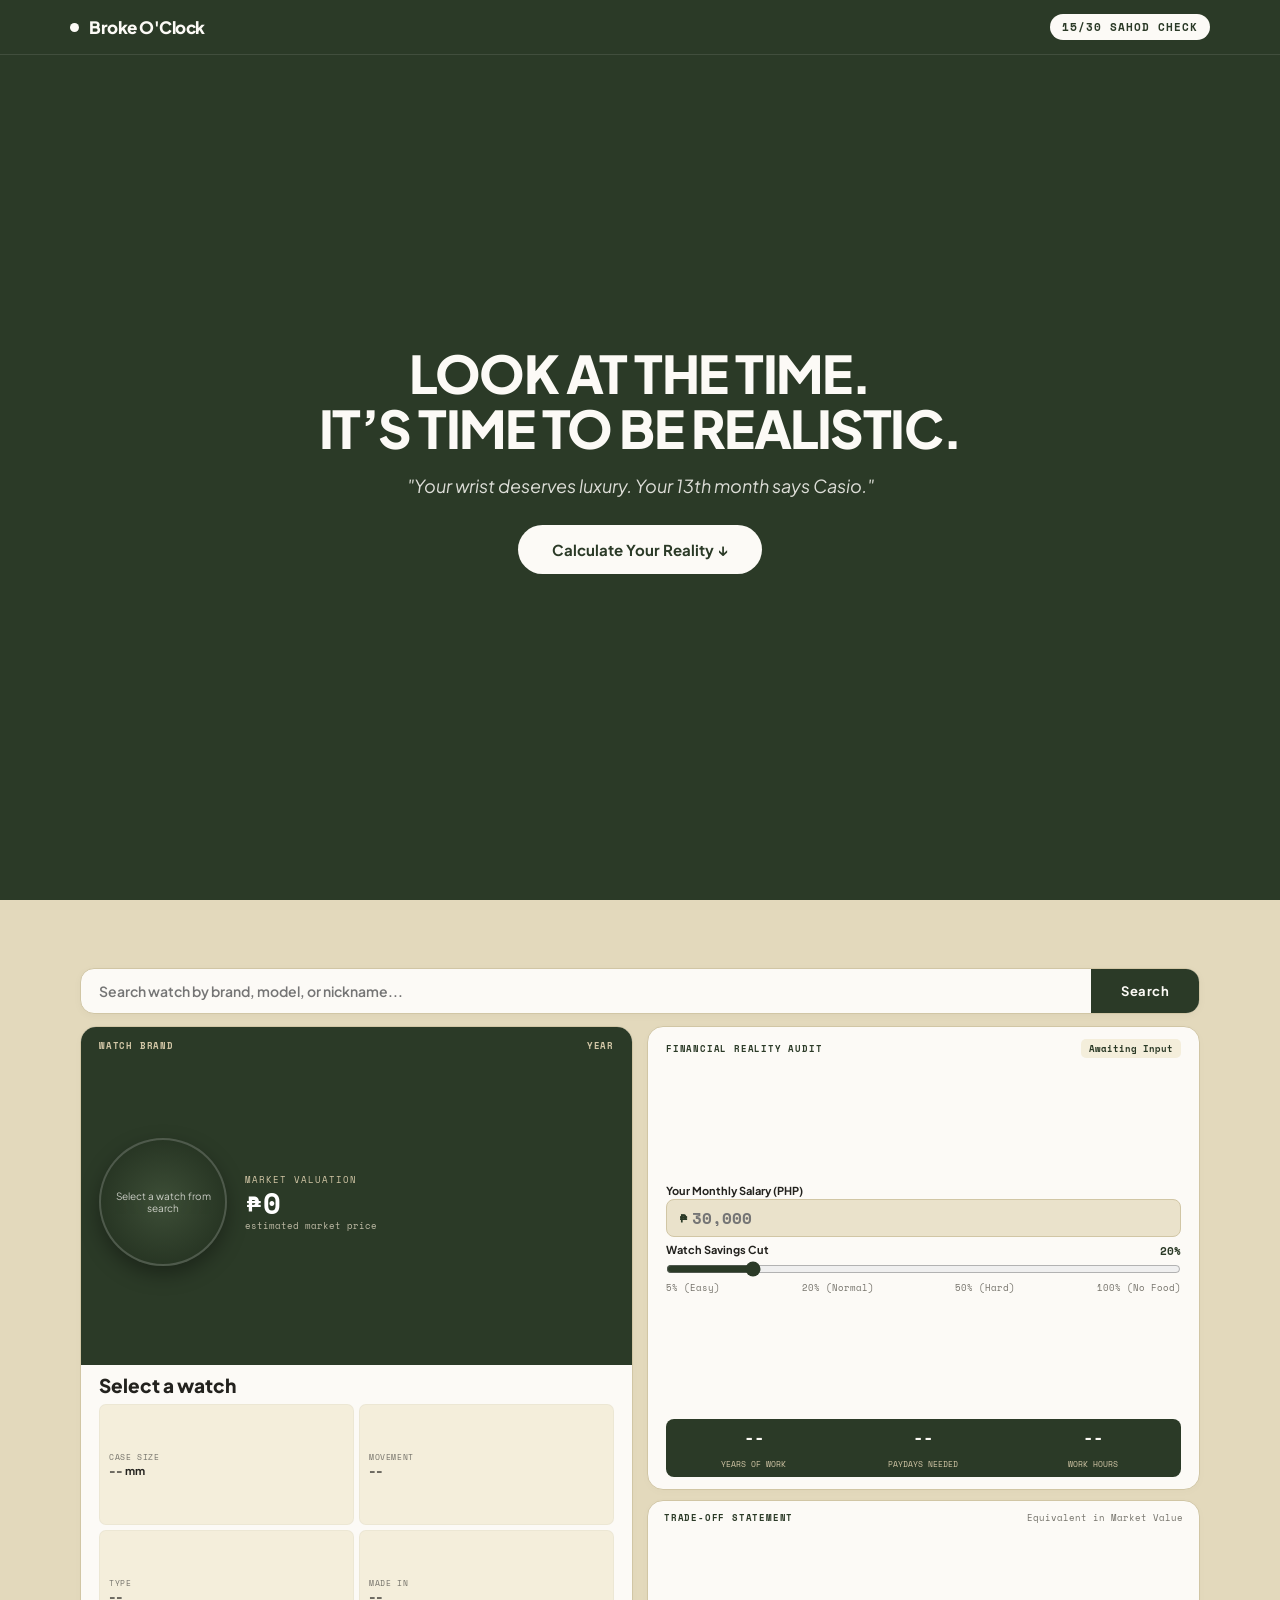
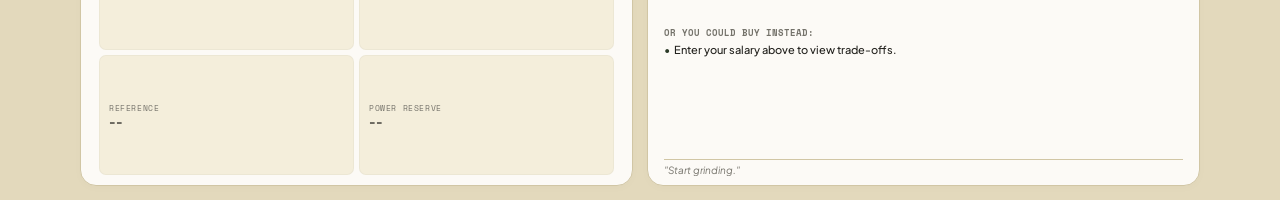
==== index.html @ b90a828d "hero section update" ====
<!DOCTYPE html>
<html lang="en">
<head>
  <meta charset="UTF-8" />
  <meta name="viewport" content="width=device-width, initial-scale=1.0" />
  <title>Broke O'Clock — Salary to Watch Reality Check</title>
  <link rel="stylesheet" href="style.css" />
  <link rel="preconnect" href="https://fonts.googleapis.com">
  <link rel="preconnect" href="https://fonts.gstatic.com" crossorigin>
  <link href="https://fonts.googleapis.com/css2?family=Plus+Jakarta+Sans:wght@500;600;700;800&family=Space+Mono:wght@400;700&display=swap" rel="stylesheet">
</head>
<body>

  <!-- Top bar -->
  <nav class="site-nav">
    <div class="nav-inner">
      <div class="brand">
        <span class="brand-dot"></span>
        <span class="brand-name">Broke O'Clock</span>
      </div>
      <span class="nav-sahod-tag">15/30 SAHOD CHECK</span>
    </div>
  </nav>

  <!-- Hero section -->
  <section class="hero-screen">
    <div class="hero-content">
      <h1 class="hero-headline">
        LOOK AT THE TIME.<br>
        IT’S TIME TO BE REALISTIC.
      </h1>
      <p class="hero-quote">
        "Your wrist deserves luxury. Your 13th month says Casio."
      </p>
      <a href="#dashboard" class="hero-cta">Calculate Your Reality ↓</a>
    </div>
    <div class="hero-spacer"></div>
  </section>

  <!-- Dashboard area -->
  <section id="dashboard" class="dashboard-section">
    <div class="dashboard-shell">
      
      <!-- Search bar -->
      <div class="search-row">
        <div class="search-wrap">
          <input 
            type="text" 
            id="watch-search" 
            placeholder="Search watch by brand, model, or nickname..." 
            autocomplete="off"
          />
          <button id="search-btn" class="search-action-btn">Search</button>
          <div id="search-dropdown" class="search-dropdown hidden"></div>
        </div>
      </div>

      <!-- Dashboard grid -->
      <div class="dashboard-grid">
        
        <!-- Left Column: Watch card -->
        <div class="card watch-card">
          <!-- Spotlight top -->
          <div class="watch-spotlight-top">
            <div class="spotlight-meta">
              <span id="watch-brand" class="spotlight-tag">WATCH BRAND</span>
              <span id="spec-year" class="spotlight-tag">YEAR</span>
            </div>

            <div class="spotlight-body">
              <div class="image-frame">
                <img id="watch-img" src="" alt="Selected Watch" class="hidden" />
                <div id="image-placeholder" class="img-empty">
                  <span>Select a watch from search</span>
                </div>
              </div>

              <div class="price-container">
                <span class="price-label">MARKET VALUATION</span>
                <span id="watch-price" class="price-number">₱0</span>
                <span class="price-sub">estimated market price</span>
              </div>
            </div>
          </div>

          <!-- Specs bottom (White/Ivory Section) -->
          <div class="watch-specs-bottom">
            <div class="title-wrap">
              <h2 id="watch-model" class="watch-title">Select a watch</h2>
              <p id="watch-nickname" class="watch-nick"></p>
            </div>

            <div class="specs-row">
              <div class="spec-tile">
                <span class="tile-label">Case Size</span>
                <span id="spec-case" class="tile-val">-- mm</span>
              </div>
              <div class="spec-tile">
                <span class="tile-label">Movement</span>
                <span id="spec-movement" class="tile-val">--</span>
              </div>
              <div class="spec-tile">
                <span class="tile-label">Type</span>
                <span id="spec-category" class="tile-val">--</span>
              </div>
              <div class="spec-tile">
                <span class="tile-label">Made In</span>
                <span id="spec-origin" class="tile-val">--</span>
              </div>
              <div class="spec-tile">
                <span class="tile-label">Reference</span>
                <span id="spec-ref" class="tile-val">--</span>
              </div>
              <div class="spec-tile">
                <span class="tile-label">Power Reserve</span>
                <span id="spec-reserve" class="tile-val">--</span>
              </div>
            </div>
          </div>
        </div>

        <!-- Right Column: Separated Cards -->
        <div class="right-col">
          
          <!-- Top Card: Financial Reality Audit -->
          <div class="card calc-card">
            <div class="card-tag-row">
              <span class="tag-brand">FINANCIAL REALITY AUDIT</span>
              <span id="verdict-badge" class="tag-status">Awaiting Input</span>
            </div>

            <div class="inputs-stack">
              <div class="input-item">
                <label for="monthly-salary">Your Monthly Salary (PHP)</label>
                <div class="input-box">
                  <span class="currency-sym">₱</span>
                  <input type="number" id="monthly-salary" placeholder="30,000" min="1" />
                </div>
              </div>

              <div class="input-item">
                <div class="slider-info">
                  <label for="savings-rate">Watch Savings Cut</label>
                  <span id="savings-display" class="slider-pct">20%</span>
                </div>
                <input type="range" id="savings-rate" min="5" max="100" value="20" step="5" />
                <div class="slider-steps">
                  <span>5% (Easy)</span>
                  <span>20% (Normal)</span>
                  <span>50% (Hard)</span>
                  <span>100% (No Food)</span>
                </div>
              </div>
            </div>

            <div class="stats-banner">
              <div class="stat-unit">
                <span id="out-years" class="stat-val">--</span>
                <span class="stat-lbl">Years of Work</span>
              </div>
              <div class="stat-unit">
                <span id="out-cutoffs" class="stat-val">--</span>
                <span class="stat-lbl">Paydays Needed</span>
              </div>
              <div class="stat-unit">
                <span id="out-hours" class="stat-val">--</span>
                <span class="stat-lbl">Work Hours</span>
              </div>
            </div>
          </div>

          <!-- Bottom Card: Trade-Off Statement -->
          <div class="card tradeoffs-card">
            <div class="card-tag-row">
              <span class="tag-brand">TRADE-OFF STATEMENT</span>
              <span id="tradeoff-equiv-tag" class="tag-sub">Equivalent in Market Value</span>
            </div>

            <div class="tradeoffs-box">
              <span class="tradeoffs-head">Or you could buy instead:</span>
              <ul id="equivalents-items" class="tradeoffs-list">
                <li>Enter your salary above to view trade-offs.</li>
              </ul>
            </div>

            <div class="card-foot">
              <p id="humor-quote" class="foot-quote">"Start grinding."</p>
            </div>
          </div>

        </div>

      </div>
    </div>
  </section>

  <script src="app.js"></script>
</body>
</html>
---- style.css ----
/* Color variables */
:root {
  --c-dark-green: #2B3A27;
  --c-light-cream: #FCFAF6;
  --c-bg-subtle: #E3D9BC;
  --c-input-bg: #EAE2CB;
  --c-tile-bg: #F4EEDB;
  --c-border: #D1C6A5;
  --c-charcoal: #23221E;
  --c-muted: #74726A;

  --font-main: 'Plus Jakarta Sans', sans-serif;
  --font-num: 'Space Mono', monospace;
}

/* Reset */
* {
  box-sizing: border-box;
  margin: 0;
  padding: 0;
}

.hidden {
  display: none !important;
}

html {
  scroll-behavior: smooth;
}

body {
  background-color: var(--c-bg-subtle);
  color: var(--c-charcoal);
  font-family: var(--font-main);
  min-height: 100vh;
}

/* Top bar (Desktop) */
.site-nav {
  position: fixed;
  top: 0;
  left: 0;
  right: 0;
  z-index: 1000;
  background-color: var(--c-dark-green);
  border-bottom: 1px solid rgba(255, 255, 255, 0.1);
  padding: 14px 28px;
}

.nav-inner {
  max-width: 1140px;
  margin: 0 auto;
  display: flex;
  justify-content: space-between;
  align-items: center;
}

.brand {
  display: flex;
  align-items: center;
  gap: 10px;
}

.brand-dot {
  width: 9px;
  height: 9px;
  background-color: var(--c-light-cream);
  border-radius: 50%;
}

.brand-name {
  font-weight: 800;
  font-size: 17px;
  letter-spacing: -0.5px;
  color: var(--c-light-cream);
}

.nav-sahod-tag {
  font-family: var(--font-num);
  font-size: 11px;
  font-weight: 700;
  letter-spacing: 1px;
  color: var(--c-dark-green);
  background-color: var(--c-light-cream);
  padding: 5px 12px;
  border-radius: 20px;
}

/* Hero section */
.hero-screen {
  min-height: 100vh;
  background-color: var(--c-dark-green);
  color: var(--c-light-cream);
  display: flex;
  flex-direction: column;
  justify-content: center;
  align-items: center;
  padding: 80px 24px 40px 24px;
}

.hero-content {
  max-width: 900px;
  text-align: center;
  display: flex;
  flex-direction: column;
  align-items: center;
}

.hero-headline {
  font-size: 52px;
  font-weight: 800;
  line-height: 1.05;
  letter-spacing: -1.5px;
  margin-bottom: 18px;
  color: var(--c-light-cream);
}

.hero-quote {
  font-size: 18px;
  color: var(--c-light-cream);
  opacity: 0.85;
  font-style: italic;
  max-width: 600px;
  margin-bottom: 28px;
}

.hero-cta {
  display: inline-block;
  background-color: var(--c-light-cream);
  color: var(--c-dark-green);
  font-weight: 700;
  font-size: 15px;
  padding: 15px 34px;
  border-radius: 30px;
  text-decoration: none;
  transition: transform 0.15s, background-color 0.15s;
}

.hero-cta:hover {
  background-color: var(--c-bg-subtle);
  transform: translateY(-2px);
}

.hero-spacer {
  height: 20px;
}

/* Dashboard area - Exact 1-screen viewport desktop */
.dashboard-section {
  height: 100vh;
  max-height: 100vh;
  overflow: hidden;
  padding: 68px 20px 14px 20px;
  display: flex;
  justify-content: center;
  align-items: center;
}

.dashboard-shell {
  width: 100%;
  max-width: 1120px;
  margin: 0 auto;
  display: flex;
  flex-direction: column;
  gap: 12px;
  height: 100%;
  justify-content: center;
}

/* Search bar */
.search-row {
  width: 100%;
  flex-shrink: 0;
}

.search-wrap {
  display: flex;
  position: relative;
  background-color: var(--c-light-cream);
  border: 1px solid var(--c-border);
  border-radius: 14px;
  box-shadow: 0 2px 8px rgba(0, 0, 0, 0.03);
}

#watch-search {
  flex: 1;
  padding: 13px 18px;
  font-family: var(--font-main);
  font-size: 14px;
  font-weight: 600;
  border: none;
  background: transparent;
  color: var(--c-charcoal);
  outline: none;
}

.search-action-btn {
  background-color: var(--c-dark-green);
  color: var(--c-light-cream);
  border: none;
  border-top-right-radius: 13px;
  border-bottom-right-radius: 13px;
  padding: 0 30px;
  font-family: var(--font-main);
  font-size: 13px;
  font-weight: 700;
  letter-spacing: 0.5px;
  cursor: pointer;
}

.search-dropdown {
  position: absolute;
  top: calc(100% + 4px);
  left: 0;
  right: 0;
  background-color: var(--c-light-cream);
  border: 1px solid var(--c-border);
  border-radius: 14px;
  max-height: 190px;
  overflow-y: auto;
  box-shadow: 0 10px 25px rgba(0, 0, 0, 0.08);
  z-index: 100;
}

.search-dropdown.hidden {
  display: none !important;
}

.search-item {
  padding: 10px 18px;
  border-bottom: 1px solid var(--c-tile-bg);
  cursor: pointer;
  display: flex;
  justify-content: space-between;
  align-items: center;
  font-size: 12px;
  font-weight: 600;
}

.search-item:hover {
  background-color: var(--c-tile-bg);
}

.search-item-brand {
  font-family: var(--font-num);
  font-size: 10px;
  color: var(--c-dark-green);
}

/* Dashboard grid */
.dashboard-grid {
  display: grid;
  grid-template-columns: 1fr 1fr;
  gap: 14px;
  align-items: stretch;
  flex: 1;
  min-height: 0;
}

.card {
  background-color: var(--c-light-cream);
  border-radius: 16px;
  border: 1px solid var(--c-border);
  box-shadow: 0 2px 10px rgba(0, 0, 0, 0.02);
}

/* Left Column: Watch Card */
.watch-card {
  overflow: hidden;
  padding: 0;
  display: flex;
  flex-direction: column;
  height: 100%;
}

.watch-spotlight-top {
  background-color: var(--c-dark-green);
  padding: 12px 18px 14px 18px;
  color: var(--c-light-cream);
  flex: 1.05;
  display: flex;
  flex-direction: column;
  justify-content: space-between;
  min-height: 0;
  position: relative;
}

.spotlight-meta {
  display: flex;
  justify-content: space-between;
  margin-bottom: 2px;
  flex-shrink: 0;
}

.spotlight-tag {
  font-family: var(--font-num);
  font-size: 9px;
  letter-spacing: 0.8px;
  color: #D3C7A7;
  font-weight: 700;
}

.spotlight-body {
  display: flex;
  align-items: center;
  gap: 18px;
  flex: 1;
}

.image-frame {
  width: 128px;
  height: 128px;
  border-radius: 50%;
  background: radial-gradient(circle, #3D4E37 0%, #1F2C1C 100%);
  border: 2px solid rgba(255, 255, 255, 0.18);
  display: flex;
  align-items: center;
  justify-content: center;
  flex-shrink: 0;
  overflow: hidden;
  position: relative;
  box-shadow: 0 8px 20px rgba(0, 0, 0, 0.35);
}

.image-frame img {
  max-width: 86%;
  max-height: 86%;
  object-fit: contain;
  margin: auto;
  filter: drop-shadow(0 6px 12px rgba(0, 0, 0, 0.45));
}

.img-empty {
  font-size: 10px;
  color: var(--c-light-cream);
  opacity: 0.75;
  text-align: center;
  padding: 6px;
}

.price-container {
  display: flex;
  flex-direction: column;
  justify-content: center;
}

.price-label {
  font-family: var(--font-num);
  font-size: 9px;
  letter-spacing: 1px;
  color: #D3C7A7;
}

.price-number {
  font-family: var(--font-num);
  font-size: 29px;
  font-weight: 700;
  color: #FFF;
  line-height: 1.05;
  margin: 2px 0 1px 0;
}

.price-sub {
  font-family: var(--font-num);
  font-size: 9px;
  color: #C1BDA8;
}

.watch-specs-bottom {
  padding: 10px 18px 10px 18px;
  display: flex;
  flex-direction: column;
  justify-content: space-between;
  flex: 1.35;
  gap: 6px;
  min-height: 0;
}

.title-wrap {
  margin-bottom: 1px;
  display: flex;
  flex-direction: column;
  gap: 1px;
}

.watch-title {
  font-size: 19px;
  font-weight: 800;
  line-height: 1.15;
  color: var(--c-charcoal);
  white-space: nowrap;
  overflow: hidden;
  text-overflow: ellipsis;
}

.watch-nick {
  font-size: 12px;
  color: var(--c-dark-green);
  font-weight: 700;
  white-space: nowrap;
  overflow: hidden;
  text-overflow: ellipsis;
}

.specs-row {
  display: grid;
  grid-template-columns: repeat(2, 1fr);
  gap: 5px;
  flex: 1;
}

.spec-tile {
  background-color: var(--c-tile-bg);
  border: 1px solid rgba(0, 0, 0, 0.03);
  padding: 5px 9px;
  border-radius: 7px;
  display: flex;
  flex-direction: column;
  justify-content: center;
  gap: 1px;
}

.tile-label {
  font-family: var(--font-num);
  font-size: 8px;
  letter-spacing: 0.6px;
  color: var(--c-muted);
  text-transform: uppercase;
}

.tile-val {
  font-size: 11px;
  font-weight: 700;
  color: var(--c-charcoal);
  white-space: nowrap;
  overflow: hidden;
  text-overflow: ellipsis;
}

/* Right Column: Stacked Cards */
.right-col {
  display: flex;
  flex-direction: column;
  gap: 10px;
  height: 100%;
  min-height: 0;
}

.card-tag-row {
  display: flex;
  justify-content: space-between;
  align-items: center;
}

.tag-brand {
  font-family: var(--font-num);
  font-size: 9px;
  font-weight: 700;
  letter-spacing: 0.8px;
  color: var(--c-dark-green);
}

.tag-sub {
  font-family: var(--font-num);
  font-size: 9px;
  color: var(--c-muted);
}

.tag-status {
  font-family: var(--font-num);
  font-size: 9px;
  font-weight: 700;
  background-color: var(--c-tile-bg);
  color: var(--c-dark-green);
  padding: 3px 8px;
  border-radius: 5px;
}

/* Right Top Card: Calculator */
.calc-card {
  padding: 12px 18px;
  display: flex;
  flex-direction: column;
  justify-content: space-between;
  flex: 1.4;
  min-height: 0;
  gap: 5px;
}

.inputs-stack {
  display: flex;
  flex-direction: column;
  gap: 6px;
}

.input-item label {
  display: block;
  font-size: 11px;
  font-weight: 700;
  margin-bottom: 2px;
}

.input-box {
  display: flex;
  align-items: center;
  border: 1px solid var(--c-border);
  border-radius: 8px;
  padding: 0 12px;
  background-color: var(--c-input-bg);
}

.currency-sym {
  font-family: var(--font-num);
  font-size: 15px;
  font-weight: 700;
  color: var(--c-dark-green);
  margin-right: 4px;
}

.input-box input {
  width: 100%;
  padding: 6px 0;
  border: none;
  background: transparent;
  font-family: var(--font-num);
  font-size: 16px;
  font-weight: 700;
  color: var(--c-charcoal);
  outline: none;
}

.slider-info {
  display: flex;
  justify-content: space-between;
  align-items: center;
}

.slider-pct {
  font-family: var(--font-num);
  font-size: 11px;
  font-weight: 700;
  color: var(--c-dark-green);
}

input[type="range"] {
  width: 100%;
  accent-color: var(--c-dark-green);
  margin: 2px 0;
  cursor: pointer;
}

.slider-steps {
  display: flex;
  justify-content: space-between;
  font-size: 9px;
  color: var(--c-muted);
  font-family: var(--font-num);
}

.stats-banner {
  display: grid;
  grid-template-columns: repeat(3, 1fr);
  gap: 6px;
  background-color: var(--c-dark-green);
  color: var(--c-light-cream);
  border-radius: 8px;
  padding: 6px 6px;
  text-align: center;
}

.stat-val {
  display: block;
  font-family: var(--font-num);
  font-size: 17px;
  font-weight: 700;
}

.stat-lbl {
  font-family: var(--font-num);
  font-size: 8px;
  color: #D3C7A7;
  text-transform: uppercase;
}

/* Right Bottom Card: Trade-offs */
.tradeoffs-card {
  padding: 10px 16px 8px 16px;
  display: flex;
  flex-direction: column;
  justify-content: space-between;
  flex: 0.85;
  min-height: 0;
  gap: 3px;
}

.tradeoffs-box {
  font-size: 11px;
  display: flex;
  flex-direction: column;
  gap: 2px;
  min-height: 0;
}

.tradeoffs-head {
  display: block;
  font-size: 9px;
  font-weight: 700;
  color: var(--c-muted);
  font-family: var(--font-num);
  text-transform: uppercase;
  flex-shrink: 0;
  margin-bottom: 2px;
}

.tradeoffs-list {
  list-style: none;
  display: flex;
  flex-direction: column;
  gap: 2px;
  margin: 0;
  padding: 0;
}

.tradeoffs-list li {
  font-size: 11px;
  font-weight: 500;
  padding-left: 10px;
  position: relative;
  white-space: nowrap;
  overflow: hidden;
  text-overflow: ellipsis;
  line-height: 1.25;
}

.tradeoffs-list li::before {
  content: "•";
  position: absolute;
  left: 0;
  color: var(--c-dark-green);
}

/* Bottom quote area */
.card-foot {
  border-top: 1px solid var(--c-border);
  padding-top: 4px;
  height: 18px;
  display: flex;
  align-items: center;
  flex-shrink: 0;
  overflow: hidden;
}

.foot-quote {
  font-size: 10px;
  font-style: italic;
  color: var(--c-muted);
  line-height: 1.2;
  white-space: nowrap;
  overflow: hidden;
  text-overflow: ellipsis;
  width: 100%;
}

/* ========================================================
   Enhanced Mobile & Thin-Screen Responsiveness (≤ 860px)
======================================================== */
@media (max-width: 860px) {
  /* Navigation */
  .site-nav {
    padding: 12px 16px;
  }

  .nav-inner {
    gap: 8px;
  }

  .brand-name {
    font-size: 15px;
  }

  .nav-sahod-tag {
    font-size: 9px;
    padding: 3px 8px;
    white-space: nowrap;
  }

  /* Hero Section */
  .hero-screen {
    min-height: auto;
    padding: 90px 16px 40px 16px;
  }

  .hero-headline {
    font-size: 32px;
    line-height: 1.15;
    letter-spacing: -1px;
    margin-bottom: 14px;
  }

  .hero-quote {
    font-size: 14px;
    margin-bottom: 22px;
  }

  /* Natural Mobile Scroll */
  .dashboard-section {
    height: auto;
    max-height: none;
    overflow: visible;
    padding: 30px 12px 50px 12px;
  }

  .dashboard-shell {
    height: auto;
    max-width: 100%;
    gap: 14px;
  }

  /* Search Bar for Mobile */
  .search-wrap {
    flex-direction: row;
    border-radius: 12px;
  }

  #watch-search {
    padding: 11px 14px;
    font-size: 13px;
    min-width: 0;
  }

  .search-action-btn {
    padding: 0 18px;
    font-size: 12px;
    flex-shrink: 0;
  }

  /* Stack Grid into Single Column */
  .dashboard-grid {
    grid-template-columns: 1fr;
    height: auto;
    gap: 14px;
  }

  /* Watch Card Layout */
  .watch-card {
    height: auto;
    border-radius: 14px;
  }

  .watch-spotlight-top {
    padding: 16px;
    flex: none;
  }

  .spotlight-body {
    flex-direction: column;
    text-align: center;
    gap: 14px;
  }

  .image-frame {
    width: 118px;
    height: 118px;
  }

  .price-number {
    font-size: 26px;
  }

  .watch-specs-bottom {
    padding: 14px 14px;
    flex: none;
    gap: 10px;
  }

  .title-wrap {
    text-align: center;
  }

  .watch-title {
    font-size: 18px;
    white-space: normal;
  }

  .watch-nick {
    font-size: 12px;
    white-space: normal;
  }

  /* Spec Tiles Grid */
  .specs-row {
    grid-template-columns: repeat(2, 1fr);
    gap: 6px;
  }

  .spec-tile {
    padding: 8px 10px;
  }

  .tile-val {
    font-size: 11px;
    white-space: normal;
    word-break: break-word;
  }

  /* Right Column Stack */
  .right-col {
    height: auto;
    gap: 14px;
  }

  .calc-card {
    height: auto;
    flex: none;
    padding: 16px 14px;
    gap: 12px;
    border-radius: 14px;
  }

  .inputs-stack {
    gap: 10px;
  }

  .input-box {
    padding: 0 10px;
  }

  .input-box input {
    font-size: 16px;
  }

  .stats-banner {
    padding: 10px 4px;
    gap: 4px;
  }

  .stat-val {
    font-size: 15px;
  }

  .stat-lbl {
    font-size: 7.5px;
  }

  /* Trade-Offs Card */
  .tradeoffs-card {
    height: auto;
    flex: none;
    padding: 16px 14px;
    gap: 10px;
    border-radius: 14px;
  }

  .tradeoffs-box {
    height: auto;
    min-height: auto;
  }

  .tradeoffs-list {
    gap: 6px;
  }

  .tradeoffs-list li {
    font-size: 12px;
    white-space: normal;
    line-height: 1.35;
    text-overflow: unset;
  }

  .card-foot {
    height: auto;
    padding-top: 8px;
  }

  .foot-quote {
    font-size: 11px;
    white-space: normal;
    text-align: center;
    line-height: 1.35;
  }
}

/* Extra Thin Mobile Screens (≤ 380px e.g., iPhone SE) */
@media (max-width: 380px) {
  .hero-headline {
    font-size: 26px;
  }

  .search-wrap {
    flex-direction: column;
    overflow: hidden;
  }

  .search-action-btn {
    border-radius: 0 0 12px 12px;
    padding: 10px;
    width: 100%;
  }

  .specs-row {
    grid-template-columns: 1fr;
  }

  .stats-banner {
    grid-template-columns: 1fr;
    gap: 8px;
    padding: 10px;
  }

  .stat-unit {
    border-bottom: 1px solid rgba(255, 255, 255, 0.1);
    padding-bottom: 4px;
  }

  .stat-unit:last-child {
    border-bottom: none;
    padding-bottom: 0;
  }
}
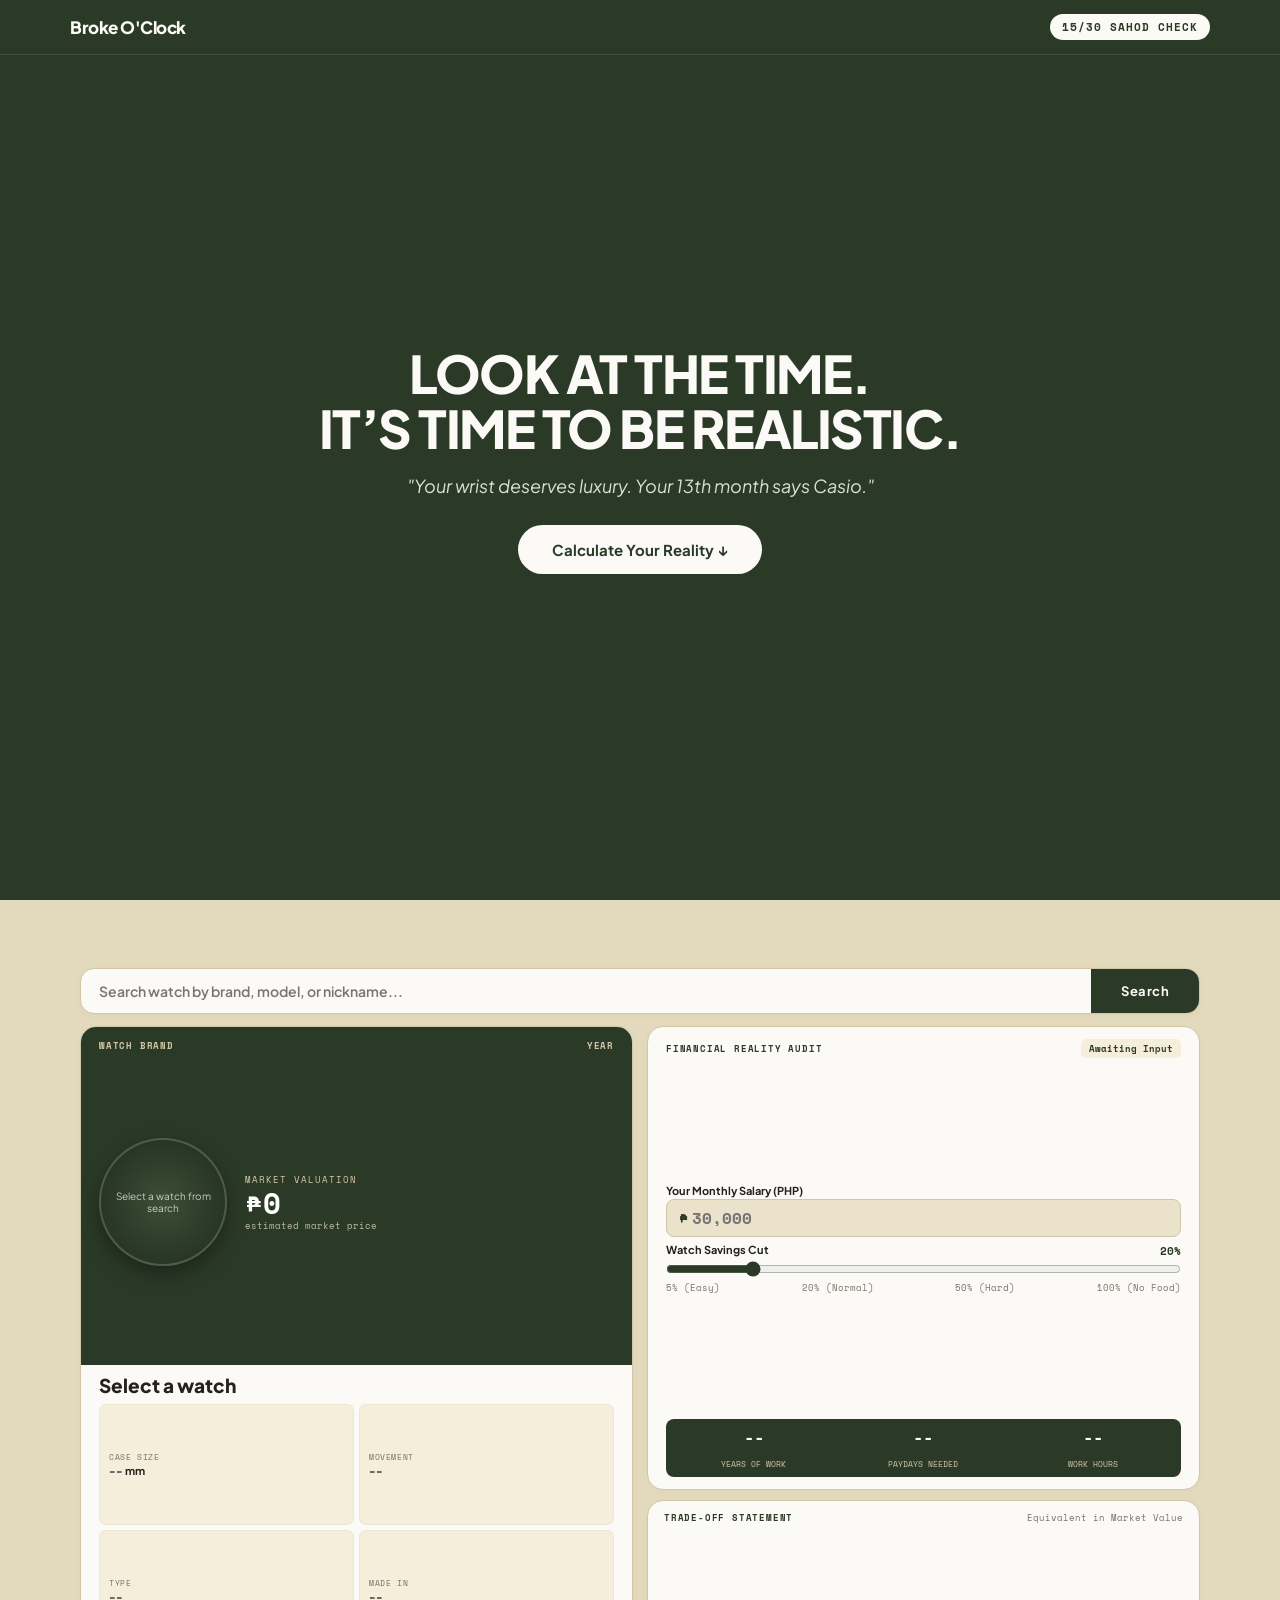
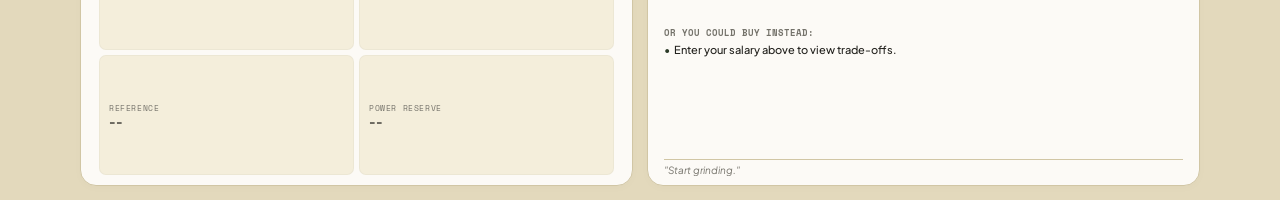
==== commit 78f4b15e: "Header title fix" ====
--- a/index.html
+++ b/index.html
@@ -15,7 +15,6 @@
   <nav class="site-nav">
     <div class="nav-inner">
       <div class="brand">
-        <span class="brand-dot"></span>
         <span class="brand-name">Broke O'Clock</span>
       </div>
       <span class="nav-sahod-tag">15/30 SAHOD CHECK</span>
--- a/style.css
+++ b/style.css
@@ -35,7 +35,7 @@
   min-height: 100vh;
 }
 
-/* Top bar (Desktop) */
+/* Top bar */
 .site-nav {
   position: fixed;
   top: 0;
@@ -58,14 +58,6 @@
 .brand {
   display: flex;
   align-items: center;
-  gap: 10px;
-}
-
-.brand-dot {
-  width: 9px;
-  height: 9px;
-  background-color: var(--c-light-cream);
-  border-radius: 50%;
 }
 
 .brand-name {
@@ -661,11 +653,8 @@
   width: 100%;
 }
 
-/* ========================================================
-   Enhanced Mobile & Thin-Screen Responsiveness (≤ 860px)
-======================================================== */
+/* Mobile & Thin-Screen Responsiveness (≤ 860px) */
 @media (max-width: 860px) {
-  /* Navigation */
   .site-nav {
     padding: 12px 16px;
   }
@@ -684,7 +673,6 @@
     white-space: nowrap;
   }
 
-  /* Hero Section */
   .hero-screen {
     min-height: auto;
     padding: 90px 16px 40px 16px;
@@ -702,7 +690,6 @@
     margin-bottom: 22px;
   }
 
-  /* Natural Mobile Scroll */
   .dashboard-section {
     height: auto;
     max-height: none;
@@ -716,7 +703,6 @@
     gap: 14px;
   }
 
-  /* Search Bar for Mobile */
   .search-wrap {
     flex-direction: row;
     border-radius: 12px;
@@ -734,14 +720,12 @@
     flex-shrink: 0;
   }
 
-  /* Stack Grid into Single Column */
   .dashboard-grid {
     grid-template-columns: 1fr;
     height: auto;
     gap: 14px;
   }
 
-  /* Watch Card Layout */
   .watch-card {
     height: auto;
     border-radius: 14px;
@@ -787,7 +771,6 @@
     white-space: normal;
   }
 
-  /* Spec Tiles Grid */
   .specs-row {
     grid-template-columns: repeat(2, 1fr);
     gap: 6px;
@@ -803,7 +786,6 @@
     word-break: break-word;
   }
 
-  /* Right Column Stack */
   .right-col {
     height: auto;
     gap: 14px;
@@ -842,7 +824,6 @@
     font-size: 7.5px;
   }
 
-  /* Trade-Offs Card */
   .tradeoffs-card {
     height: auto;
     flex: none;
@@ -880,7 +861,7 @@
   }
 }
 
-/* Extra Thin Mobile Screens (≤ 380px e.g., iPhone SE) */
+/* Extra Thin Mobile Screens (≤ 380px) */
 @media (max-width: 380px) {
   .hero-headline {
     font-size: 26px;
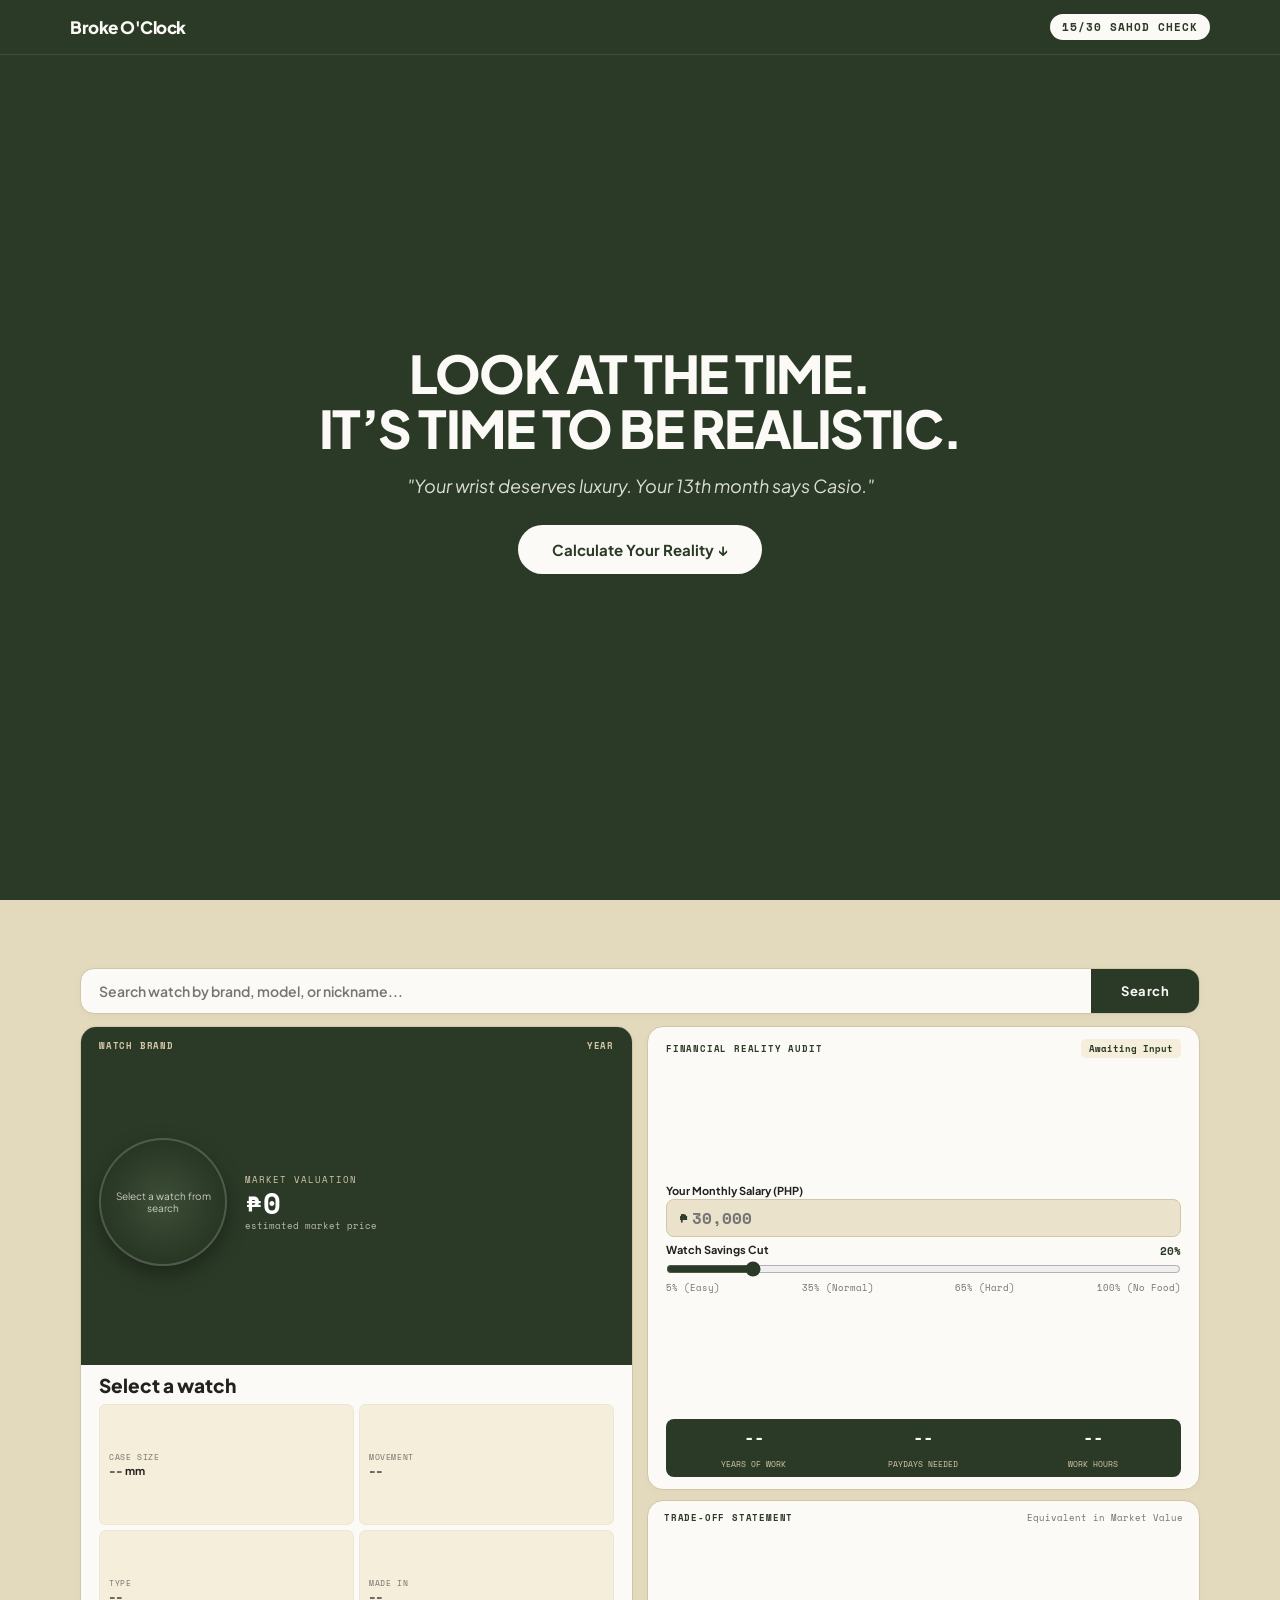
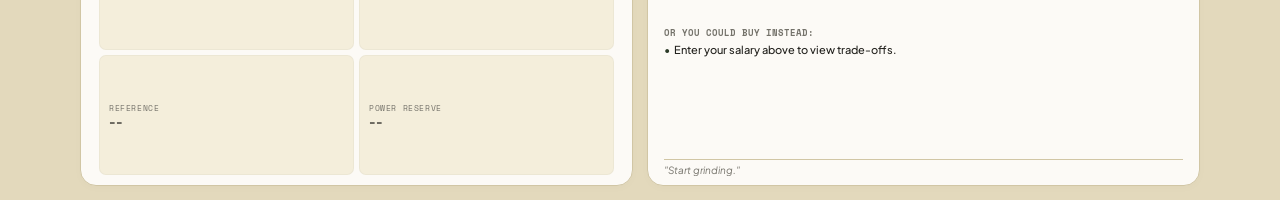
==== commit 3ceb4347: "updated slider label" ====
--- a/index.html
+++ b/index.html
@@ -145,8 +145,8 @@
                 <input type="range" id="savings-rate" min="5" max="100" value="20" step="5" />
                 <div class="slider-steps">
                   <span>5% (Easy)</span>
-                  <span>20% (Normal)</span>
-                  <span>50% (Hard)</span>
+                  <span>35% (Normal)</span>
+                  <span>65% (Hard)</span>
                   <span>100% (No Food)</span>
                 </div>
               </div>
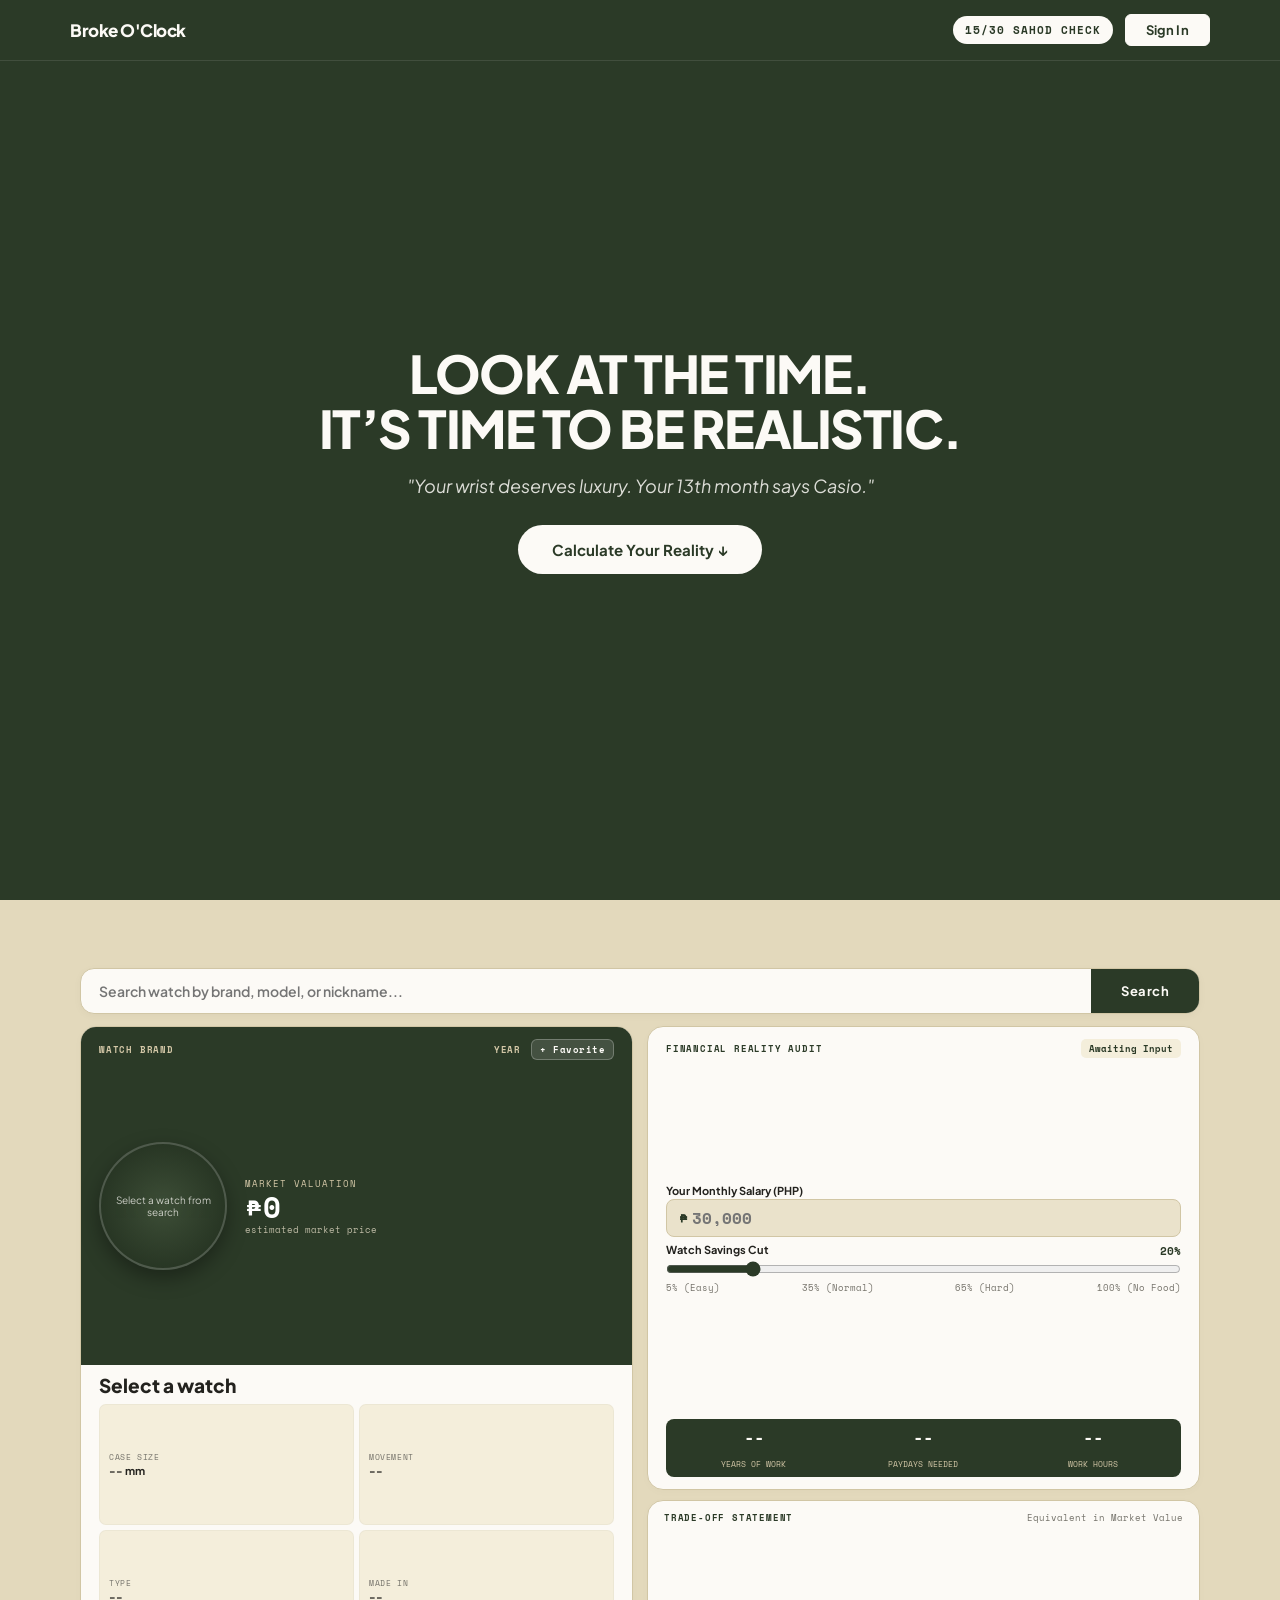
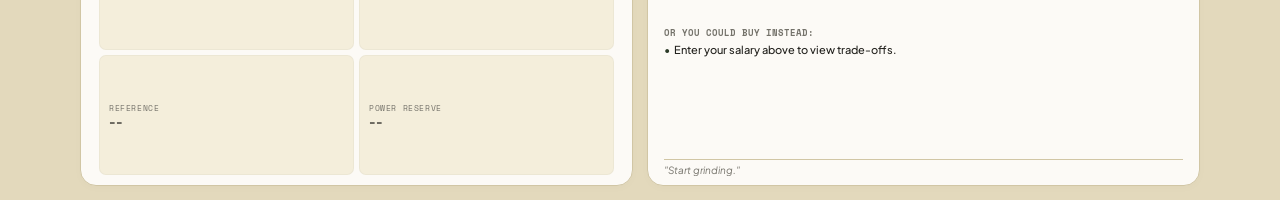
==== commit afdb4381: "Add user sign-in modal and favorites sync to Broke O'Clock" ====
--- a/index.html
+++ b/index.html
@@ -17,7 +17,11 @@
       <div class="brand">
         <span class="brand-name">Broke O'Clock</span>
       </div>
-      <span class="nav-sahod-tag">15/30 SAHOD CHECK</span>
+      <div class="nav-actions">
+        <span class="nav-sahod-tag">15/30 SAHOD CHECK</span>
+        <span id="nav-user-badge" class="nav-user-badge hidden"></span>
+        <button type="button" id="nav-auth-btn" class="nav-auth-btn">Sign In</button>
+      </div>
     </div>
   </nav>
 
@@ -40,7 +44,7 @@
   <section id="dashboard" class="dashboard-section">
     <div class="dashboard-shell">
       
-      <!-- Search bar -->
+      <!-- Search bar and favorites -->
       <div class="search-row">
         <div class="search-wrap">
           <input 
@@ -52,6 +56,13 @@
           <button id="search-btn" class="search-action-btn">Search</button>
           <div id="search-dropdown" class="search-dropdown hidden"></div>
         </div>
+
+        <div id="favorites-wrap" class="favorites-wrap hidden">
+          <button type="button" id="favorites-btn" class="favorites-btn">
+            Favorites (<span id="favorites-count">0</span>)
+          </button>
+          <div id="favorites-dropdown" class="search-dropdown favorites-dropdown hidden"></div>
+        </div>
       </div>
 
       <!-- Dashboard grid -->
@@ -63,7 +74,10 @@
           <div class="watch-spotlight-top">
             <div class="spotlight-meta">
               <span id="watch-brand" class="spotlight-tag">WATCH BRAND</span>
-              <span id="spec-year" class="spotlight-tag">YEAR</span>
+              <div class="spotlight-meta-right">
+                <span id="spec-year" class="spotlight-tag">YEAR</span>
+                <button type="button" id="favorite-toggle-btn" class="fav-toggle-btn" title="Add to favorites">+ Favorite</button>
+              </div>
             </div>
 
             <div class="spotlight-body">
@@ -82,7 +96,7 @@
             </div>
           </div>
 
-          <!-- Specs bottom (White/Ivory Section) -->
+          <!-- Specs bottom -->
           <div class="watch-specs-bottom">
             <div class="title-wrap">
               <h2 id="watch-model" class="watch-title">Select a watch</h2>
@@ -193,6 +207,50 @@
     </div>
   </section>
 
+  <!-- Auth Modal -->
+  <div id="auth-modal" class="modal-backdrop hidden">
+    <div class="modal-card">
+      <div class="modal-head">
+        <div>
+          <span class="modal-tag">ACCOUNT ACCESS</span>
+          <h2 id="auth-modal-title" class="modal-title">Sign In</h2>
+        </div>
+        <button type="button" id="auth-close-btn" class="modal-close-btn" aria-label="Close modal">✕</button>
+      </div>
+
+      <div class="modal-body">
+        <p id="auth-modal-subtitle" class="modal-subtitle">
+          Sign in to sync your favorite watches.
+        </p>
+
+        <form id="auth-form" class="modal-form">
+          <div class="input-item">
+            <label for="auth-username">Username</label>
+            <div class="input-box modal-input-box">
+              <input type="text" id="auth-username" placeholder="Enter your username" required minlength="3" maxlength="50" />
+            </div>
+          </div>
+
+          <div class="input-item">
+            <label for="auth-password">Password</label>
+            <div class="input-box modal-input-box">
+              <input type="password" id="auth-password" placeholder="Enter your password" required minlength="4" maxlength="72" />
+            </div>
+          </div>
+
+          <p id="auth-message" class="auth-message"></p>
+
+          <button type="submit" id="auth-submit-btn" class="modal-submit-btn">SIGN IN</button>
+        </form>
+
+        <div class="modal-switch">
+          <span id="auth-switch-prompt">Don't have an account?</span>
+          <button type="button" id="auth-switch-btn" class="modal-link-btn">Create Account</button>
+        </div>
+      </div>
+    </div>
+  </div>
+
   <script src="app.js"></script>
 </body>
 </html>
--- a/style.css
+++ b/style.css
@@ -67,6 +67,12 @@
   color: var(--c-light-cream);
 }
 
+.nav-actions {
+  display: flex;
+  align-items: center;
+  gap: 12px;
+}
+
 .nav-sahod-tag {
   font-family: var(--font-num);
   font-size: 11px;
@@ -74,8 +80,36 @@
   letter-spacing: 1px;
   color: var(--c-dark-green);
   background-color: var(--c-light-cream);
-  padding: 5px 12px;
+  padding: 6px 12px;
   border-radius: 20px;
+}
+
+.nav-user-badge {
+  font-family: var(--font-num);
+  font-size: 12px;
+  font-weight: 700;
+  color: #D3C7A7;
+  padding: 4px 6px;
+}
+
+.nav-auth-btn {
+  font-family: var(--font-main);
+  font-size: 13px;
+  font-weight: 700;
+  letter-spacing: 0.3px;
+  color: var(--c-dark-green);
+  background-color: var(--c-light-cream);
+  border: 1.5px solid var(--c-light-cream);
+  padding: 7px 20px;
+  border-radius: 6px;
+  cursor: pointer;
+  transition: background-color 0.15s, color 0.15s;
+}
+
+.nav-auth-btn:hover {
+  background-color: var(--c-bg-subtle);
+  border-color: var(--c-bg-subtle);
+  color: var(--c-dark-green);
 }
 
 /* Hero section */
@@ -159,13 +193,17 @@
   justify-content: center;
 }
 
-/* Search bar */
+/* Search bar and favorites */
 .search-row {
   width: 100%;
   flex-shrink: 0;
+  display: flex;
+  gap: 10px;
+  align-items: stretch;
 }
 
 .search-wrap {
+  flex: 1;
   display: flex;
   position: relative;
   background-color: var(--c-light-cream);
@@ -198,6 +236,36 @@
   font-weight: 700;
   letter-spacing: 0.5px;
   cursor: pointer;
+}
+
+.favorites-wrap {
+  position: relative;
+  flex-shrink: 0;
+}
+
+.favorites-btn {
+  height: 100%;
+  background-color: var(--c-light-cream);
+  color: var(--c-dark-green);
+  border: 1px solid var(--c-border);
+  border-radius: 14px;
+  padding: 0 18px;
+  font-family: var(--font-num);
+  font-size: 12px;
+  font-weight: 700;
+  cursor: pointer;
+  box-shadow: 0 2px 8px rgba(0, 0, 0, 0.03);
+  transition: background-color 0.15s;
+}
+
+.favorites-btn:hover {
+  background-color: var(--c-tile-bg);
+}
+
+.favorites-dropdown {
+  left: auto;
+  right: 0;
+  width: 310px;
 }
 
 .search-dropdown {
@@ -227,6 +295,7 @@
   align-items: center;
   font-size: 12px;
   font-weight: 600;
+  gap: 8px;
 }
 
 .search-item:hover {
@@ -237,6 +306,7 @@
   font-family: var(--font-num);
   font-size: 10px;
   color: var(--c-dark-green);
+  flex-shrink: 0;
 }
 
 /* Dashboard grid */
@@ -280,8 +350,15 @@
 .spotlight-meta {
   display: flex;
   justify-content: space-between;
+  align-items: center;
   margin-bottom: 2px;
   flex-shrink: 0;
+}
+
+.spotlight-meta-right {
+  display: flex;
+  align-items: center;
+  gap: 10px;
 }
 
 .spotlight-tag {
@@ -290,6 +367,30 @@
   letter-spacing: 0.8px;
   color: #D3C7A7;
   font-weight: 700;
+}
+
+.fav-toggle-btn {
+  font-family: var(--font-num);
+  font-size: 9px;
+  font-weight: 700;
+  letter-spacing: 0.5px;
+  color: var(--c-light-cream);
+  background-color: rgba(255, 255, 255, 0.12);
+  border: 1px solid rgba(255, 255, 255, 0.25);
+  border-radius: 6px;
+  padding: 3px 8px;
+  cursor: pointer;
+  transition: background-color 0.15s, color 0.15s;
+}
+
+.fav-toggle-btn:hover {
+  background-color: rgba(255, 255, 255, 0.22);
+}
+
+.fav-toggle-btn.is-saved {
+  background-color: var(--c-light-cream);
+  color: var(--c-dark-green);
+  border-color: var(--c-light-cream);
 }
 
 .spotlight-body {
@@ -653,6 +754,147 @@
   width: 100%;
 }
 
+/* Auth Modal */
+.modal-backdrop {
+  position: fixed;
+  inset: 0;
+  background-color: rgba(35, 34, 30, 0.65);
+  z-index: 2000;
+  display: flex;
+  align-items: center;
+  justify-content: center;
+  padding: 16px;
+}
+
+.modal-card {
+  width: 100%;
+  max-width: 400px;
+  background-color: var(--c-light-cream);
+  border: 1px solid var(--c-border);
+  border-radius: 16px;
+  overflow: hidden;
+  box-shadow: 0 18px 40px rgba(0, 0, 0, 0.25);
+}
+
+.modal-head {
+  background-color: var(--c-dark-green);
+  color: var(--c-light-cream);
+  padding: 16px 20px;
+  display: flex;
+  justify-content: space-between;
+  align-items: flex-start;
+}
+
+.modal-tag {
+  font-family: var(--font-num);
+  font-size: 9px;
+  letter-spacing: 0.8px;
+  color: #D3C7A7;
+  font-weight: 700;
+  display: block;
+  margin-bottom: 2px;
+}
+
+.modal-title {
+  font-size: 20px;
+  font-weight: 800;
+}
+
+.modal-close-btn {
+  background: transparent;
+  border: none;
+  color: var(--c-light-cream);
+  font-size: 16px;
+  cursor: pointer;
+  padding: 2px 6px;
+}
+
+.modal-body {
+  padding: 18px 20px 20px 20px;
+  display: flex;
+  flex-direction: column;
+  gap: 14px;
+}
+
+.modal-subtitle {
+  font-size: 12px;
+  color: var(--c-muted);
+  line-height: 1.4;
+}
+
+.modal-form {
+  display: flex;
+  flex-direction: column;
+  gap: 12px;
+}
+
+.modal-input-box {
+  background-color: #FFFFFF;
+  border: 1.5px solid var(--c-dark-green);
+}
+
+.modal-form .input-box input {
+  font-family: var(--font-main);
+  font-size: 14px;
+  font-weight: 600;
+  padding: 9px 0;
+  color: var(--c-charcoal);
+}
+
+.auth-message {
+  font-size: 12px;
+  font-weight: 600;
+  min-height: 16px;
+}
+
+.auth-message.error {
+  color: #A62626;
+}
+
+.auth-message.success {
+  color: var(--c-dark-green);
+}
+
+.modal-submit-btn {
+  background-color: var(--c-dark-green);
+  color: var(--c-light-cream);
+  border: none;
+  border-radius: 8px;
+  padding: 12px;
+  font-family: var(--font-num);
+  font-size: 12px;
+  font-weight: 700;
+  letter-spacing: 0.8px;
+  cursor: pointer;
+}
+
+.modal-submit-btn:disabled {
+  opacity: 0.6;
+  cursor: not-allowed;
+}
+
+.modal-switch {
+  border-top: 1px solid var(--c-border);
+  padding-top: 12px;
+  display: flex;
+  justify-content: center;
+  align-items: center;
+  gap: 6px;
+  font-size: 12px;
+  color: var(--c-muted);
+}
+
+.modal-link-btn {
+  background: none;
+  border: none;
+  color: var(--c-dark-green);
+  font-family: var(--font-main);
+  font-size: 12px;
+  font-weight: 700;
+  text-decoration: underline;
+  cursor: pointer;
+}
+
 /* Mobile & Thin-Screen Responsiveness (≤ 860px) */
 @media (max-width: 860px) {
   .site-nav {
@@ -668,9 +910,12 @@
   }
 
   .nav-sahod-tag {
-    font-size: 9px;
-    padding: 3px 8px;
-    white-space: nowrap;
+    display: none;
+  }
+
+  .nav-auth-btn {
+    padding: 6px 14px;
+    font-size: 12px;
   }
 
   .hero-screen {
@@ -703,6 +948,10 @@
     gap: 14px;
   }
 
+  .search-row {
+    flex-direction: column;
+  }
+
   .search-wrap {
     flex-direction: row;
     border-radius: 12px;
@@ -718,6 +967,18 @@
     padding: 0 18px;
     font-size: 12px;
     flex-shrink: 0;
+  }
+
+  .favorites-btn {
+    width: 100%;
+    padding: 10px 14px;
+    border-radius: 12px;
+  }
+
+  .favorites-dropdown {
+    left: 0;
+    right: 0;
+    width: 100%;
   }
 
   .dashboard-grid {
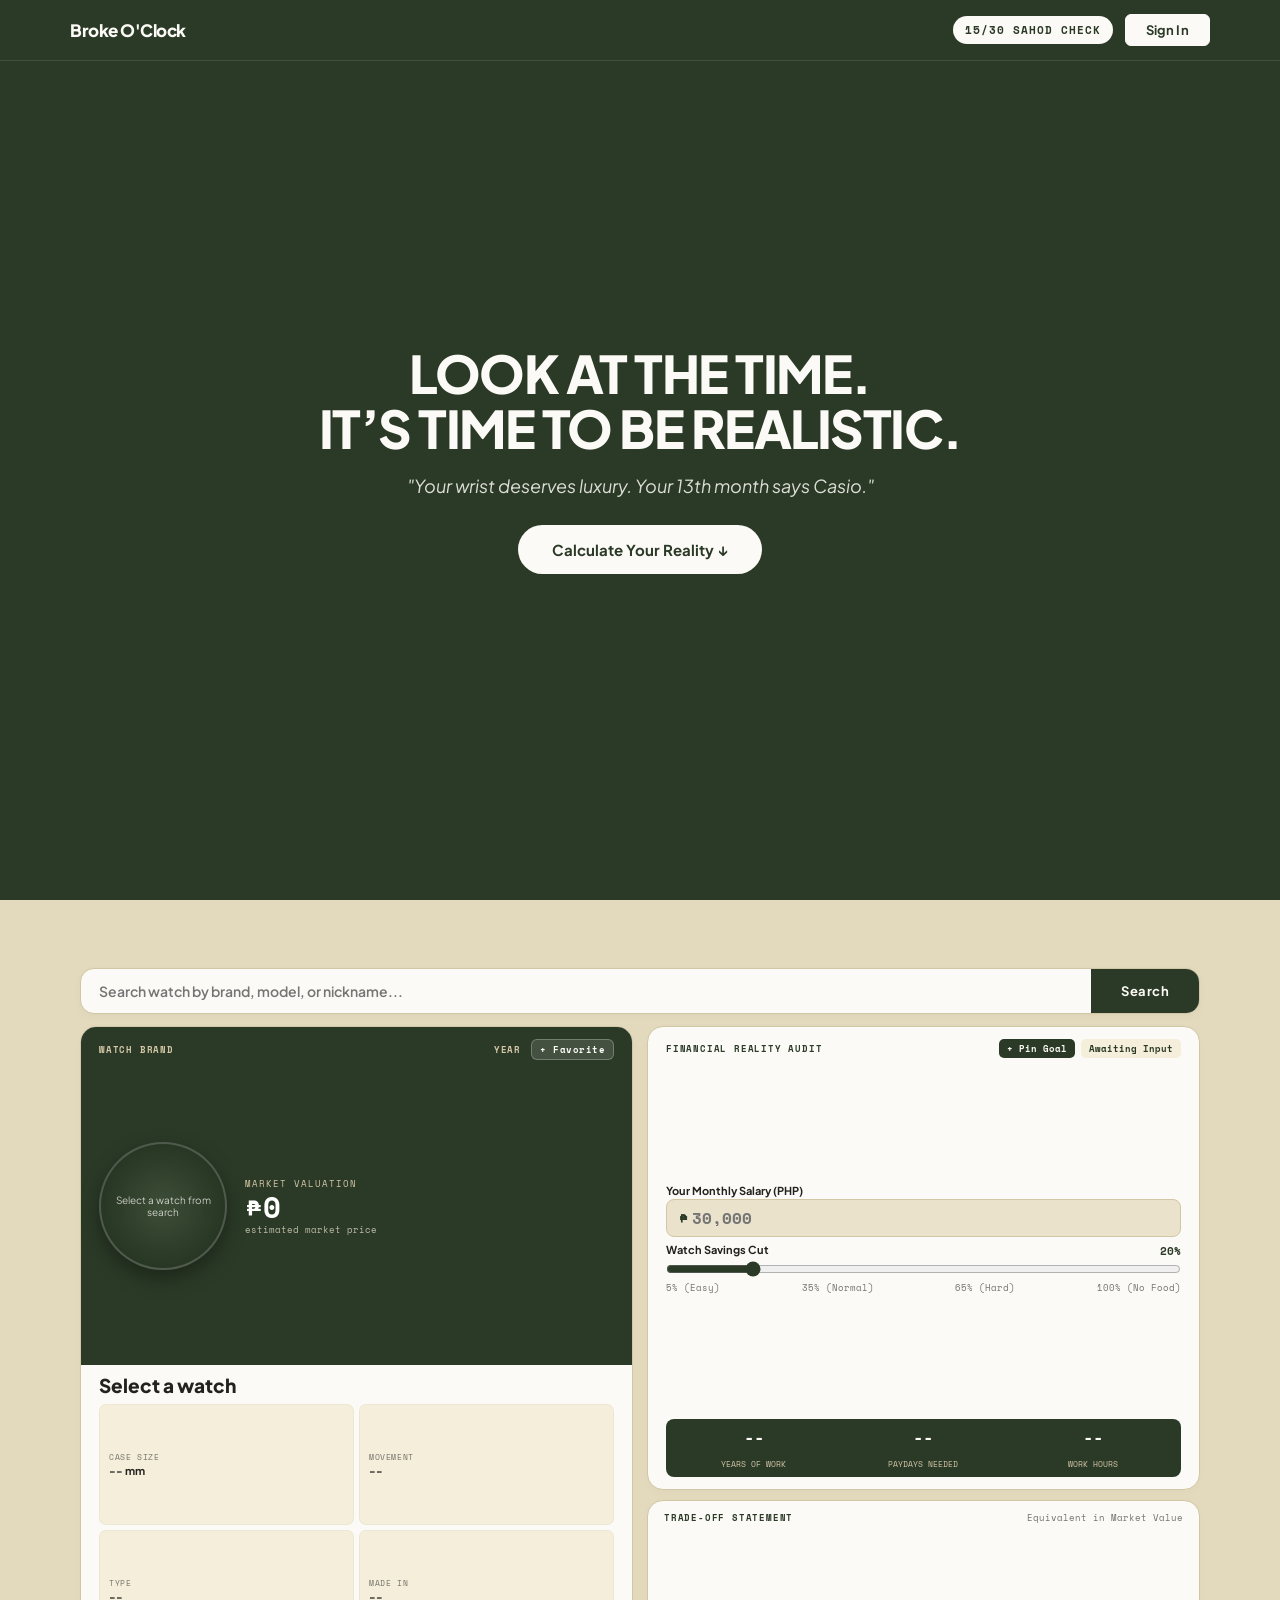
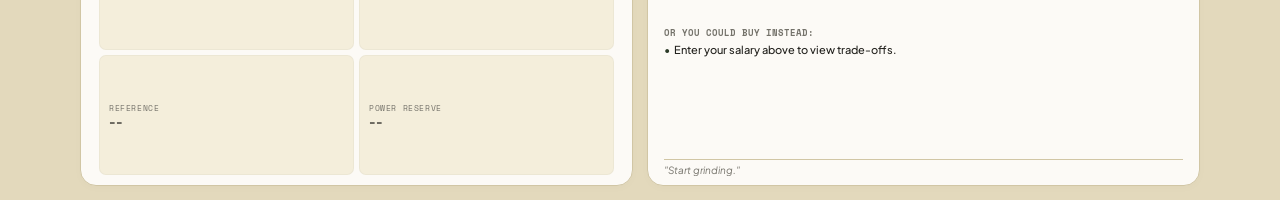
==== commit 6fca565f: "Add Grail Goal Tracker modal and 15/30 cutoff deposit tracking" ====
--- a/index.html
+++ b/index.html
@@ -44,7 +44,7 @@
   <section id="dashboard" class="dashboard-section">
     <div class="dashboard-shell">
       
-      <!-- Search bar and favorites -->
+      <!-- Search bar, favorites, and goals -->
       <div class="search-row">
         <div class="search-wrap">
           <input 
@@ -62,6 +62,12 @@
             Favorites (<span id="favorites-count">0</span>)
           </button>
           <div id="favorites-dropdown" class="search-dropdown favorites-dropdown hidden"></div>
+        </div>
+
+        <div id="goals-wrap" class="favorites-wrap hidden">
+          <button type="button" id="goals-btn" class="favorites-btn goals-nav-btn">
+            Grail Goals (<span id="goals-count">0</span>)
+          </button>
         </div>
       </div>
 
@@ -139,7 +145,10 @@
           <div class="card calc-card">
             <div class="card-tag-row">
               <span class="tag-brand">FINANCIAL REALITY AUDIT</span>
-              <span id="verdict-badge" class="tag-status">Awaiting Input</span>
+              <div class="calc-tag-actions">
+                <button type="button" id="pin-goal-btn" class="pin-goal-btn" title="Pin current calculation as a goal">+ Pin Goal</button>
+                <span id="verdict-badge" class="tag-status">Awaiting Input</span>
+              </div>
             </div>
 
             <div class="inputs-stack">
@@ -220,7 +229,7 @@
 
       <div class="modal-body">
         <p id="auth-modal-subtitle" class="modal-subtitle">
-          Sign in to sync your favorite watches.
+          Sign in to sync your favorite watches and grail goals.
         </p>
 
         <form id="auth-form" class="modal-form">
@@ -251,6 +260,26 @@
     </div>
   </div>
 
+  <!-- Grail Goals Modal -->
+  <div id="goals-modal" class="modal-backdrop hidden">
+    <div class="modal-card goals-modal-card">
+      <div class="modal-head">
+        <div>
+          <span class="modal-tag">15/30 SAHOD LEDGER</span>
+          <h2 class="modal-title">My Grail Goals</h2>
+        </div>
+        <button type="button" id="goals-close-btn" class="modal-close-btn" aria-label="Close goals modal">✕</button>
+      </div>
+
+      <div class="modal-body goals-modal-body">
+        <p id="goals-status-msg" class="modal-subtitle">
+          Track your pinned watch budgets and log every 15/30 payday cutoff.
+        </p>
+        <div id="goals-list" class="goals-list"></div>
+      </div>
+    </div>
+  </div>
+
   <script src="app.js"></script>
 </body>
 </html>
--- a/style.css
+++ b/style.css
@@ -193,7 +193,7 @@
   justify-content: center;
 }
 
-/* Search bar and favorites */
+/* Search bar, favorites, and goals */
 .search-row {
   width: 100%;
   flex-shrink: 0;
@@ -249,7 +249,7 @@
   color: var(--c-dark-green);
   border: 1px solid var(--c-border);
   border-radius: 14px;
-  padding: 0 18px;
+  padding: 0 16px;
   font-family: var(--font-num);
   font-size: 12px;
   font-weight: 700;
@@ -260,6 +260,16 @@
 
 .favorites-btn:hover {
   background-color: var(--c-tile-bg);
+}
+
+.goals-nav-btn {
+  background-color: var(--c-dark-green);
+  color: var(--c-light-cream);
+  border-color: var(--c-dark-green);
+}
+
+.goals-nav-btn:hover {
+  background-color: #1F2C1C;
 }
 
 .favorites-dropdown {
@@ -543,6 +553,30 @@
   display: flex;
   justify-content: space-between;
   align-items: center;
+  gap: 8px;
+}
+
+.calc-tag-actions {
+  display: flex;
+  align-items: center;
+  gap: 6px;
+}
+
+.pin-goal-btn {
+  font-family: var(--font-num);
+  font-size: 9px;
+  font-weight: 700;
+  background-color: var(--c-dark-green);
+  color: var(--c-light-cream);
+  border: none;
+  padding: 3px 8px;
+  border-radius: 5px;
+  cursor: pointer;
+  transition: opacity 0.15s;
+}
+
+.pin-goal-btn:hover {
+  opacity: 0.88;
 }
 
 .tag-brand {
@@ -754,7 +788,7 @@
   width: 100%;
 }
 
-/* Auth Modal */
+/* Modals */
 .modal-backdrop {
   position: fixed;
   inset: 0;
@@ -776,6 +810,13 @@
   box-shadow: 0 18px 40px rgba(0, 0, 0, 0.25);
 }
 
+.goals-modal-card {
+  max-width: 580px;
+  max-height: 85vh;
+  display: flex;
+  flex-direction: column;
+}
+
 .modal-head {
   background-color: var(--c-dark-green);
   color: var(--c-light-cream);
@@ -783,6 +824,7 @@
   display: flex;
   justify-content: space-between;
   align-items: flex-start;
+  flex-shrink: 0;
 }
 
 .modal-tag {
@@ -814,6 +856,10 @@
   display: flex;
   flex-direction: column;
   gap: 14px;
+}
+
+.goals-modal-body {
+  overflow-y: auto;
 }
 
 .modal-subtitle {
@@ -895,6 +941,119 @@
   cursor: pointer;
 }
 
+/* Grail Goals Cards */
+.goals-list {
+  display: flex;
+  flex-direction: column;
+  gap: 10px;
+}
+
+.goal-item {
+  background-color: var(--c-tile-bg);
+  border: 1px solid var(--c-border);
+  border-radius: 12px;
+  padding: 12px 14px;
+  display: flex;
+  flex-direction: column;
+  gap: 8px;
+}
+
+.goal-item-top {
+  display: flex;
+  justify-content: space-between;
+  align-items: flex-start;
+  gap: 10px;
+}
+
+.goal-watch-name {
+  font-size: 14px;
+  font-weight: 800;
+  color: var(--c-charcoal);
+}
+
+.goal-watch-meta {
+  font-family: var(--font-num);
+  font-size: 10px;
+  color: var(--c-muted);
+  margin-top: 2px;
+}
+
+.goal-verdict-pill {
+  font-family: var(--font-num);
+  font-size: 9px;
+  font-weight: 700;
+  background-color: var(--c-light-cream);
+  color: var(--c-dark-green);
+  border: 1px solid var(--c-border);
+  padding: 3px 8px;
+  border-radius: 5px;
+  flex-shrink: 0;
+}
+
+.goal-progress-wrap {
+  display: flex;
+  flex-direction: column;
+  gap: 4px;
+}
+
+.goal-progress-labels {
+  display: flex;
+  justify-content: space-between;
+  font-family: var(--font-num);
+  font-size: 10px;
+  font-weight: 700;
+  color: var(--c-charcoal);
+}
+
+.goal-progress-track {
+  width: 100%;
+  height: 8px;
+  background-color: var(--c-input-bg);
+  border-radius: 99px;
+  overflow: hidden;
+}
+
+.goal-progress-fill {
+  height: 100%;
+  background-color: var(--c-dark-green);
+  border-radius: 99px;
+  transition: width 0.25s ease;
+}
+
+.goal-actions {
+  display: flex;
+  flex-wrap: wrap;
+  gap: 6px;
+  margin-top: 2px;
+}
+
+.goal-btn {
+  font-family: var(--font-num);
+  font-size: 10px;
+  font-weight: 700;
+  padding: 6px 10px;
+  border-radius: 6px;
+  cursor: pointer;
+  border: 1px solid var(--c-dark-green);
+}
+
+.goal-btn-deposit {
+  background-color: var(--c-dark-green);
+  color: var(--c-light-cream);
+}
+
+.goal-btn-load {
+  background-color: var(--c-light-cream);
+  color: var(--c-dark-green);
+}
+
+.goal-btn-delete {
+  background-color: transparent;
+  color: #A62626;
+  border-color: #A62626;
+  margin-left: auto;
+}
+
 /* Mobile & Thin-Screen Responsiveness (≤ 860px) */
 @media (max-width: 860px) {
   .site-nav {
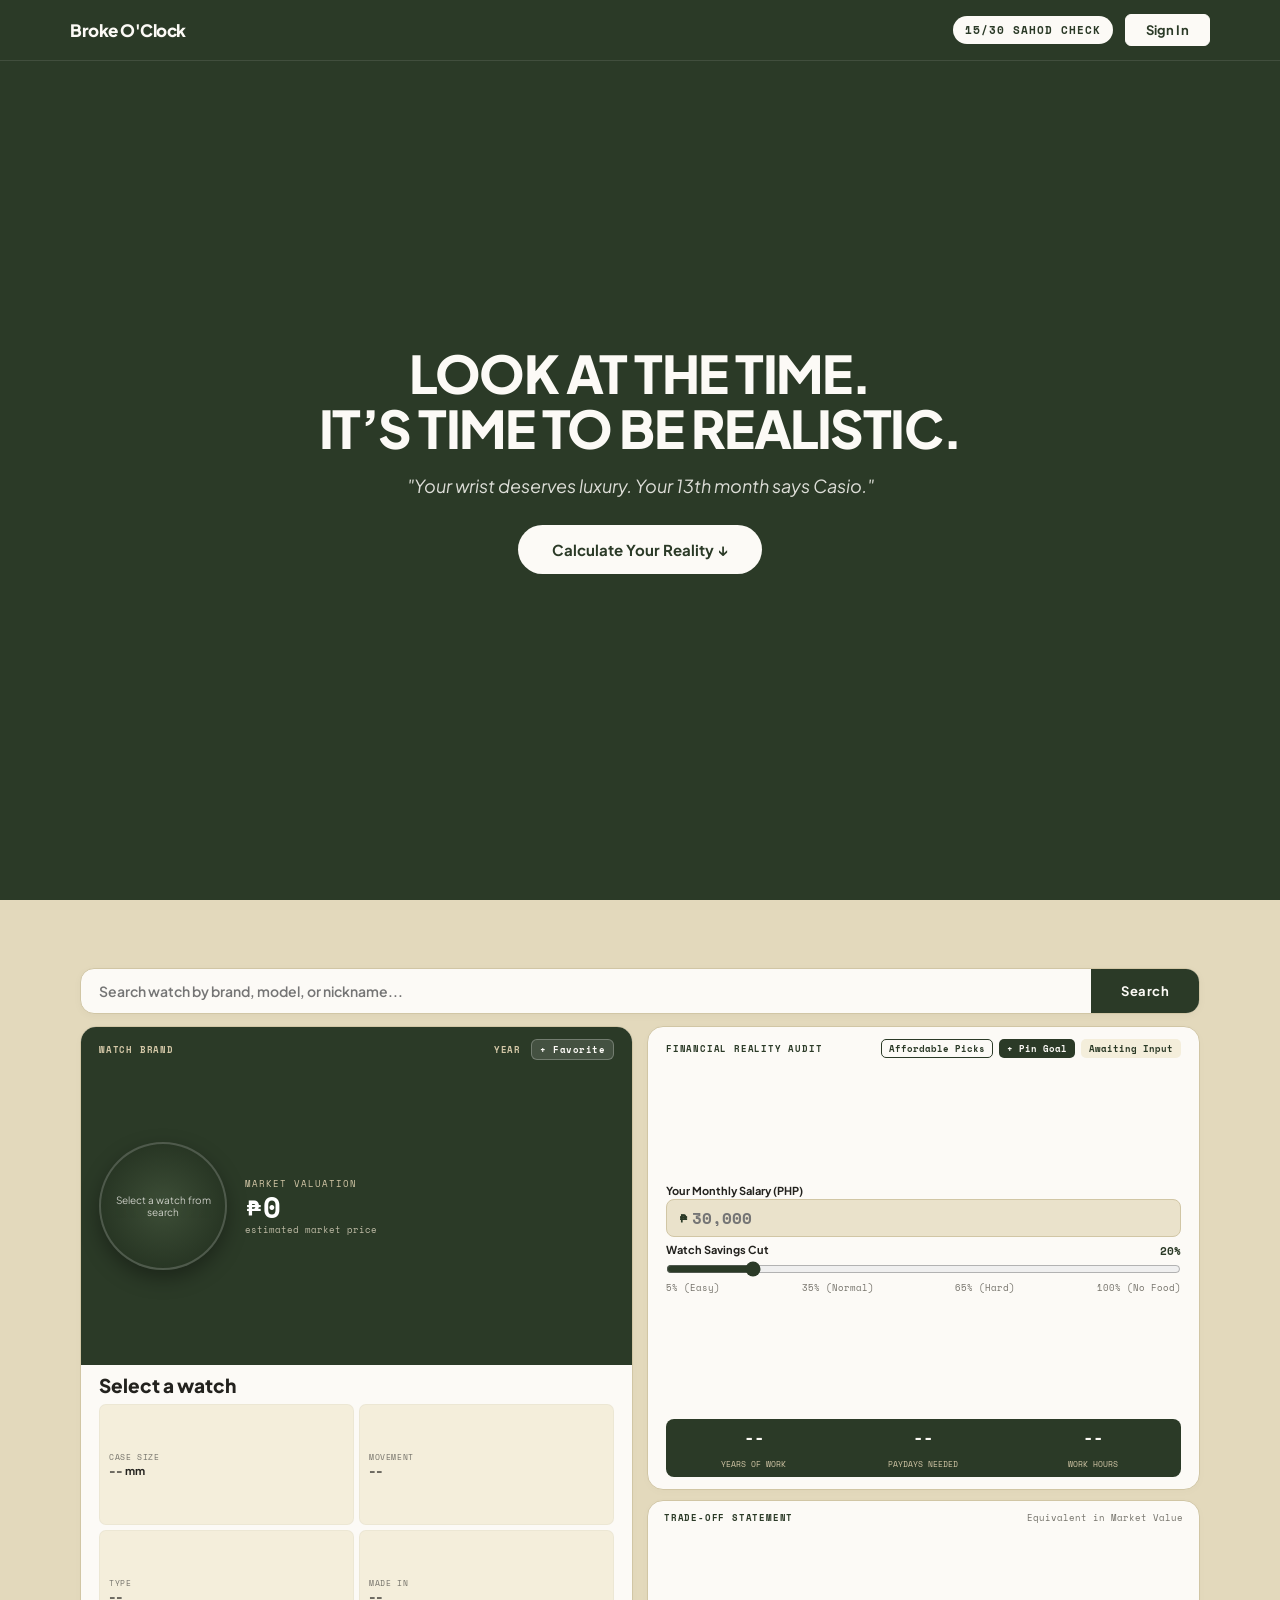
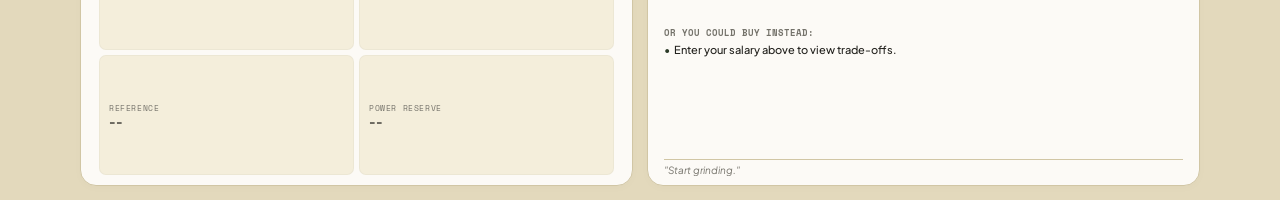
==== commit edb8ed66: "Add favorites, grail goals, and reverse budget finder" ====
--- a/index.html
+++ b/index.html
@@ -146,6 +146,7 @@
             <div class="card-tag-row">
               <span class="tag-brand">FINANCIAL REALITY AUDIT</span>
               <div class="calc-tag-actions">
+                <button type="button" id="affordable-btn" class="affordable-btn" title="Find watches you can afford">Affordable Picks</button>
                 <button type="button" id="pin-goal-btn" class="pin-goal-btn" title="Pin current calculation as a goal">+ Pin Goal</button>
                 <span id="verdict-badge" class="tag-status">Awaiting Input</span>
               </div>
@@ -280,6 +281,33 @@
     </div>
   </div>
 
+  <!-- Affordable Picks Modal -->
+  <div id="affordable-modal" class="modal-backdrop hidden">
+    <div class="modal-card goals-modal-card">
+      <div class="modal-head">
+        <div>
+          <span class="modal-tag">REVERSE BUDGET FINDER</span>
+          <h2 class="modal-title">What You Can Actually Afford</h2>
+        </div>
+        <button type="button" id="affordable-close-btn" class="modal-close-btn" aria-label="Close affordable modal">✕</button>
+      </div>
+
+      <div class="modal-body goals-modal-body">
+        <div class="horizon-tabs">
+          <button type="button" class="horizon-tab active" data-months="6">6 Months</button>
+          <button type="button" class="horizon-tab" data-months="12">1 Year</button>
+          <button type="button" class="horizon-tab" data-months="24">2 Years</button>
+        </div>
+
+        <p id="affordable-summary" class="modal-subtitle">
+          Enter your monthly salary to see watches within reach.
+        </p>
+
+        <div id="affordable-list" class="goals-list"></div>
+      </div>
+    </div>
+  </div>
+
   <script src="app.js"></script>
 </body>
 </html>
--- a/style.css
+++ b/style.css
@@ -560,6 +560,24 @@
   display: flex;
   align-items: center;
   gap: 6px;
+  flex-wrap: wrap;
+}
+
+.affordable-btn {
+  font-family: var(--font-num);
+  font-size: 9px;
+  font-weight: 700;
+  background-color: var(--c-light-cream);
+  color: var(--c-dark-green);
+  border: 1px solid var(--c-dark-green);
+  padding: 2px 7px;
+  border-radius: 5px;
+  cursor: pointer;
+  transition: background-color 0.15s;
+}
+
+.affordable-btn:hover {
+  background-color: var(--c-tile-bg);
 }
 
 .pin-goal-btn {
@@ -941,7 +959,33 @@
   cursor: pointer;
 }
 
-/* Grail Goals Cards */
+/* Horizon Tabs (Affordable Modal) */
+.horizon-tabs {
+  display: grid;
+  grid-template-columns: repeat(3, 1fr);
+  gap: 6px;
+}
+
+.horizon-tab {
+  font-family: var(--font-num);
+  font-size: 11px;
+  font-weight: 700;
+  padding: 8px;
+  border-radius: 8px;
+  border: 1px solid var(--c-border);
+  background-color: var(--c-tile-bg);
+  color: var(--c-charcoal);
+  cursor: pointer;
+  transition: background-color 0.15s, color 0.15s;
+}
+
+.horizon-tab.active {
+  background-color: var(--c-dark-green);
+  color: var(--c-light-cream);
+  border-color: var(--c-dark-green);
+}
+
+/* Grail Goals & Affordable Cards */
 .goals-list {
   display: flex;
   flex-direction: column;
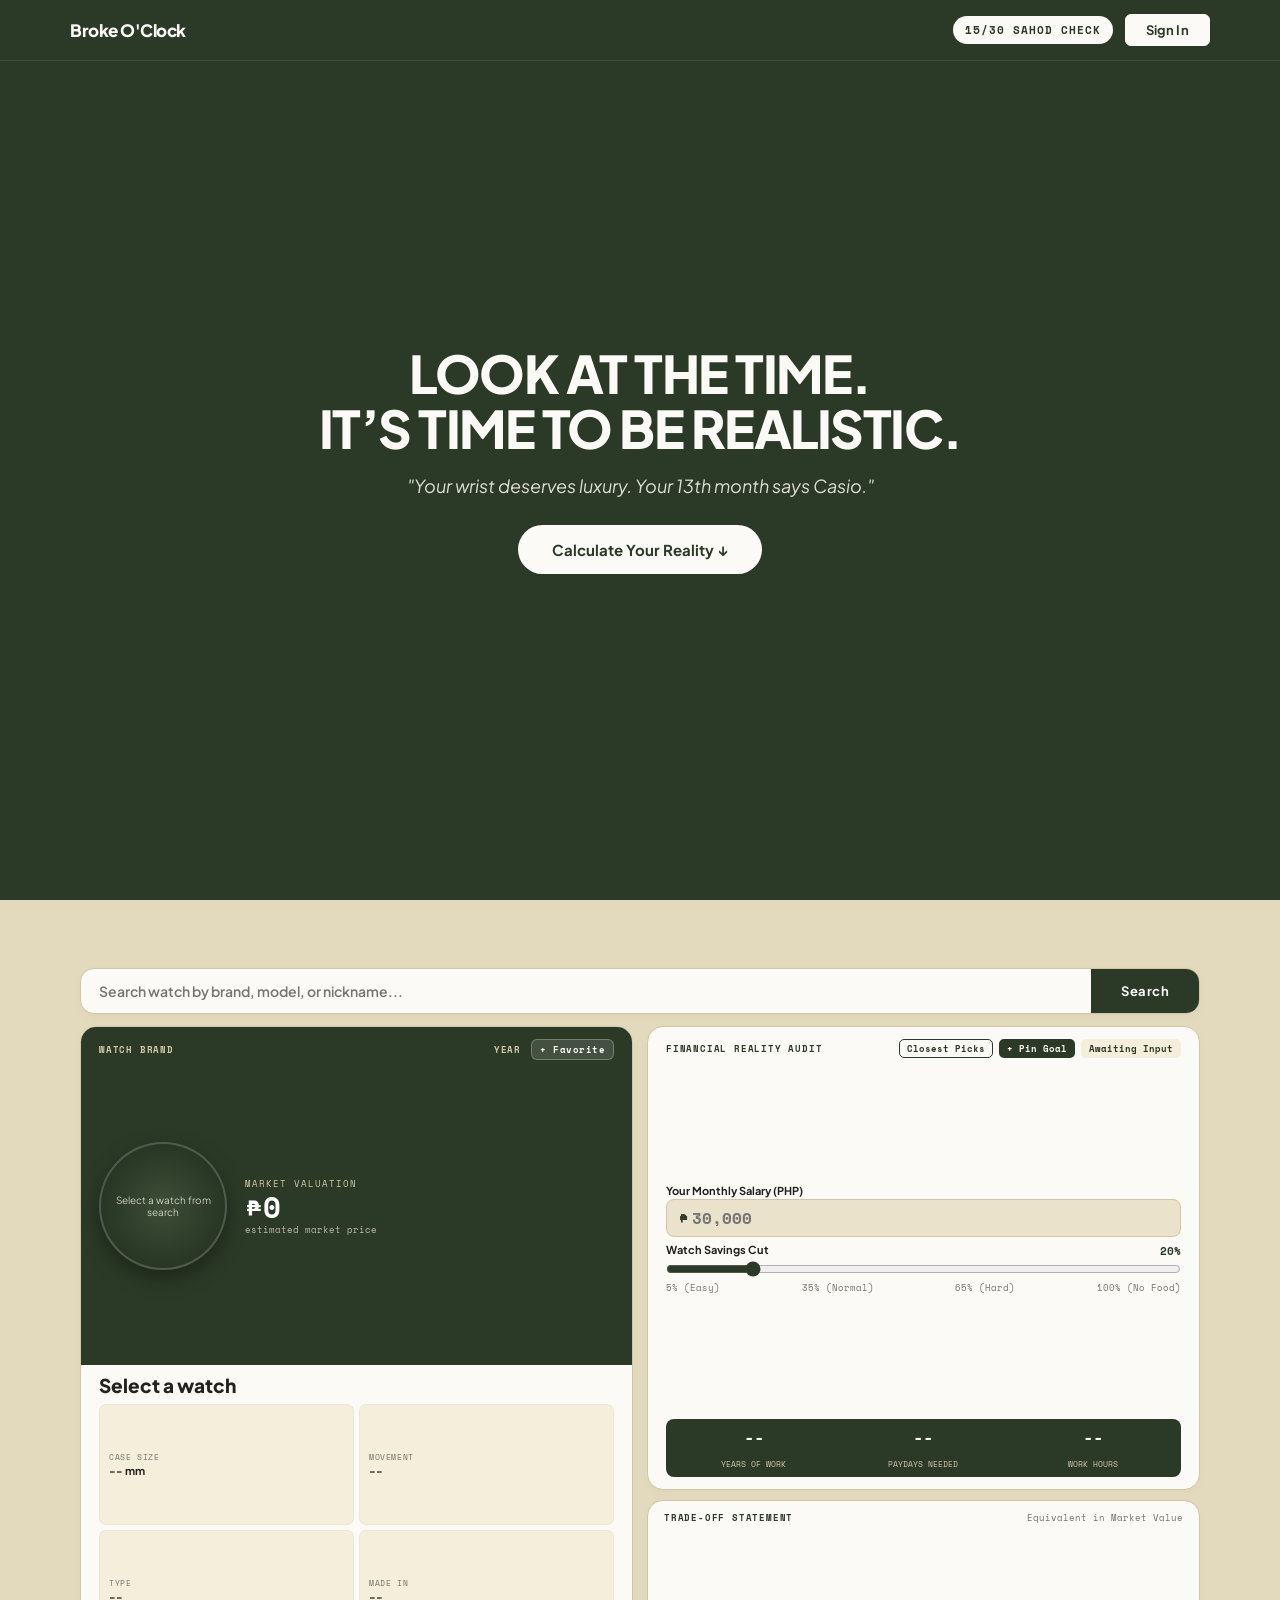
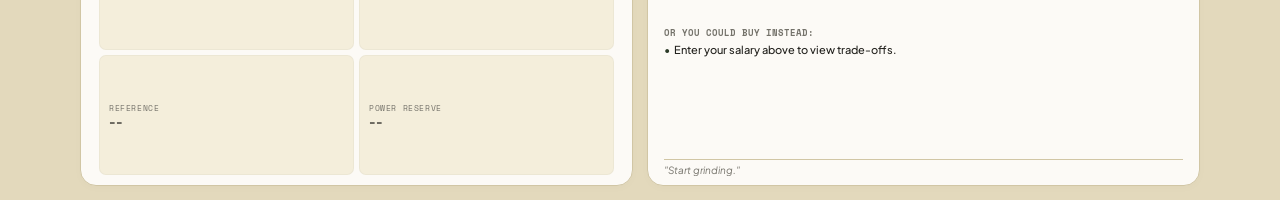
==== commit 16268f2c: "Update Closest Picks to rank top 5 fastest watches with years needed" ====
--- a/index.html
+++ b/index.html
@@ -146,7 +146,7 @@
             <div class="card-tag-row">
               <span class="tag-brand">FINANCIAL REALITY AUDIT</span>
               <div class="calc-tag-actions">
-                <button type="button" id="affordable-btn" class="affordable-btn" title="Find watches you can afford">Affordable Picks</button>
+                <button type="button" id="affordable-btn" class="affordable-btn" title="See top 5 closest watches">Closest Picks</button>
                 <button type="button" id="pin-goal-btn" class="pin-goal-btn" title="Pin current calculation as a goal">+ Pin Goal</button>
                 <span id="verdict-badge" class="tag-status">Awaiting Input</span>
               </div>
@@ -281,26 +281,20 @@
     </div>
   </div>
 
-  <!-- Affordable Picks Modal -->
+  <!-- Top 5 Closest Watches Modal -->
   <div id="affordable-modal" class="modal-backdrop hidden">
     <div class="modal-card goals-modal-card">
       <div class="modal-head">
         <div>
-          <span class="modal-tag">REVERSE BUDGET FINDER</span>
-          <h2 class="modal-title">What You Can Actually Afford</h2>
-        </div>
-        <button type="button" id="affordable-close-btn" class="modal-close-btn" aria-label="Close affordable modal">✕</button>
+          <span class="modal-tag">REALISTIC TARGETS</span>
+          <h2 class="modal-title">Top 5 Closest Watches</h2>
+        </div>
+        <button type="button" id="affordable-close-btn" class="modal-close-btn" aria-label="Close closest watches modal">✕</button>
       </div>
 
       <div class="modal-body goals-modal-body">
-        <div class="horizon-tabs">
-          <button type="button" class="horizon-tab active" data-months="6">6 Months</button>
-          <button type="button" class="horizon-tab" data-months="12">1 Year</button>
-          <button type="button" class="horizon-tab" data-months="24">2 Years</button>
-        </div>
-
         <p id="affordable-summary" class="modal-subtitle">
-          Enter your monthly salary to see watches within reach.
+          Enter your monthly salary to see the top 5 fastest watches to reach.
         </p>
 
         <div id="affordable-list" class="goals-list"></div>
--- a/style.css
+++ b/style.css
@@ -959,33 +959,7 @@
   cursor: pointer;
 }
 
-/* Horizon Tabs (Affordable Modal) */
-.horizon-tabs {
-  display: grid;
-  grid-template-columns: repeat(3, 1fr);
-  gap: 6px;
-}
-
-.horizon-tab {
-  font-family: var(--font-num);
-  font-size: 11px;
-  font-weight: 700;
-  padding: 8px;
-  border-radius: 8px;
-  border: 1px solid var(--c-border);
-  background-color: var(--c-tile-bg);
-  color: var(--c-charcoal);
-  cursor: pointer;
-  transition: background-color 0.15s, color 0.15s;
-}
-
-.horizon-tab.active {
-  background-color: var(--c-dark-green);
-  color: var(--c-light-cream);
-  border-color: var(--c-dark-green);
-}
-
-/* Grail Goals & Affordable Cards */
+/* Grail Goals & Closest Watches Cards */
 .goals-list {
   display: flex;
   flex-direction: column;
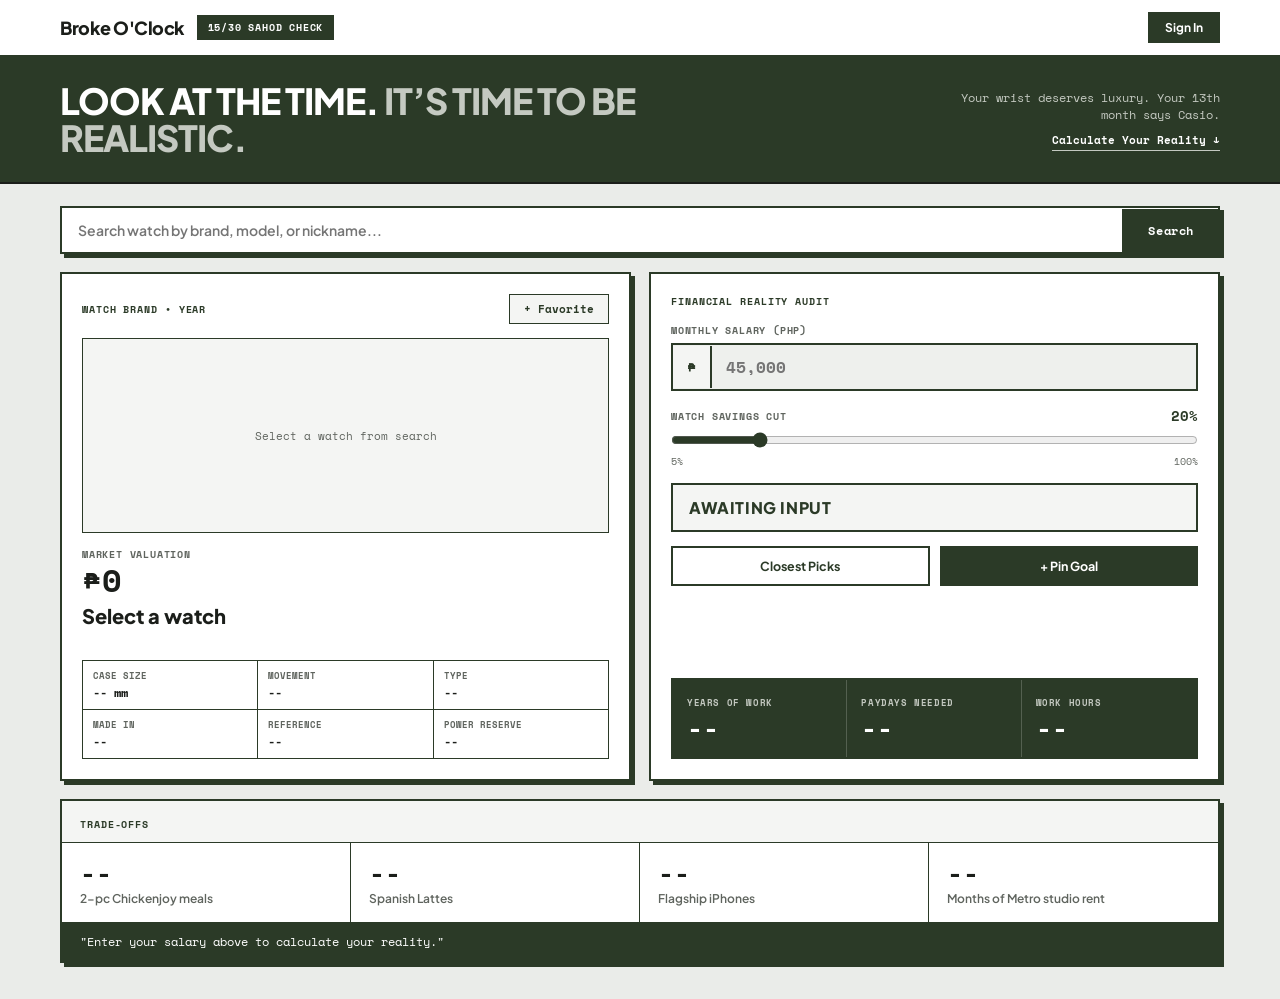
==== commit f5163958: "UI redesign" ====
--- a/index.html
+++ b/index.html
@@ -9,296 +9,238 @@
   <link rel="preconnect" href="https://fonts.gstatic.com" crossorigin>
   <link href="https://fonts.googleapis.com/css2?family=Plus+Jakarta+Sans:wght@500;600;700;800&family=Space+Mono:wght@400;700&display=swap" rel="stylesheet">
 </head>
-<body>
-
-  <!-- Top bar -->
-  <nav class="site-nav">
-    <div class="nav-inner">
-      <div class="brand">
-        <span class="brand-name">Broke O'Clock</span>
-      </div>
-      <div class="nav-actions">
-        <span class="nav-sahod-tag">15/30 SAHOD CHECK</span>
-        <span id="nav-user-badge" class="nav-user-badge hidden"></span>
-        <button type="button" id="nav-auth-btn" class="nav-auth-btn">Sign In</button>
-      </div>
-    </div>
-  </nav>
-
-  <!-- Hero section -->
-  <section class="hero-screen">
-    <div class="hero-content">
-      <h1 class="hero-headline">
-        LOOK AT THE TIME.<br>
-        IT’S TIME TO BE REALISTIC.
+<body class="app-body">
+
+  <!-- Sticky Top Navigation Bar -->
+  <header class="top-nav">
+    <div class="nav-container">
+      <div class="nav-left">
+        <a href="#top" class="brand-logo">Broke O'Clock</a>
+        <span class="sahod-pill">15/30 SAHOD CHECK</span>
+      </div>
+
+      <div class="nav-right">
+        <button type="button" id="nav-favorites-btn" class="nav-outline-btn hidden">
+          Favorites (<span id="favorites-count">0</span>)
+        </button>
+        <button type="button" id="nav-goals-btn" class="nav-outline-btn hidden">
+          Grail Goals (<span id="goals-count">0</span>)
+        </button>
+        <span id="nav-user-badge" class="nav-user-pill hidden"></span>
+        <button type="button" id="nav-auth-btn" class="nav-solid-btn">Sign In</button>
+      </div>
+    </div>
+  </header>
+
+  <!-- Compact Editorial Hero Banner -->
+  <section id="top" class="hero-banner">
+    <div class="hero-container">
+      <h1 class="hero-title">
+        LOOK AT THE TIME. <span class="hero-accent">IT’S TIME TO BE REALISTIC.</span>
       </h1>
-      <p class="hero-quote">
-        "Your wrist deserves luxury. Your 13th month says Casio."
-      </p>
-      <a href="#dashboard" class="hero-cta">Calculate Your Reality ↓</a>
-    </div>
-    <div class="hero-spacer"></div>
+      <div class="hero-side">
+        <p class="hero-sub">
+          Your wrist deserves luxury. Your 13th month says Casio.
+        </p>
+        <a href="#dashboard" class="hero-scroll-link">Calculate Your Reality ↓</a>
+      </div>
+    </div>
   </section>
 
-  <!-- Dashboard area -->
-  <section id="dashboard" class="dashboard-section">
-    <div class="dashboard-shell">
-      
-      <!-- Search bar, favorites, and goals -->
-      <div class="search-row">
-        <div class="search-wrap">
-          <input 
-            type="text" 
-            id="watch-search" 
-            placeholder="Search watch by brand, model, or nickname..." 
+  <!-- Main Calculator Workspace -->
+  <main id="dashboard" class="workspace">
+    <div class="workspace-container">
+
+      <!-- Full-Width Search Bar -->
+      <div class="search-box-wrap">
+        <div class="search-bar">
+          <input
+            type="text"
+            id="watch-search"
+            placeholder="Search watch by brand, model, or nickname..."
             autocomplete="off"
           />
-          <button id="search-btn" class="search-action-btn">Search</button>
-          <div id="search-dropdown" class="search-dropdown hidden"></div>
-        </div>
-
-        <div id="favorites-wrap" class="favorites-wrap hidden">
-          <button type="button" id="favorites-btn" class="favorites-btn">
-            Favorites (<span id="favorites-count">0</span>)
-          </button>
-          <div id="favorites-dropdown" class="search-dropdown favorites-dropdown hidden"></div>
-        </div>
-
-        <div id="goals-wrap" class="favorites-wrap hidden">
-          <button type="button" id="goals-btn" class="favorites-btn goals-nav-btn">
-            Grail Goals (<span id="goals-count">0</span>)
-          </button>
-        </div>
-      </div>
-
-      <!-- Dashboard grid -->
-      <div class="dashboard-grid">
-        
-        <!-- Left Column: Watch card -->
-        <div class="card watch-card">
-          <!-- Spotlight top -->
-          <div class="watch-spotlight-top">
-            <div class="spotlight-meta">
-              <span id="watch-brand" class="spotlight-tag">WATCH BRAND</span>
-              <div class="spotlight-meta-right">
-                <span id="spec-year" class="spotlight-tag">YEAR</span>
-                <button type="button" id="favorite-toggle-btn" class="fav-toggle-btn" title="Add to favorites">+ Favorite</button>
+          <button type="button" id="search-btn" class="search-submit-btn">Search</button>
+        </div>
+        <div id="search-dropdown" class="search-results-list hidden"></div>
+      </div>
+
+      <!-- Two-Column Main Grid: Watch Card + Financial Reality Audit -->
+      <div class="main-grid">
+
+        <!-- Left Card: Selected Watch & Specifications -->
+        <section class="brutal-card watch-panel">
+          <div class="watch-panel-head">
+            <span id="watch-brand-year" class="mono-meta">WATCH BRAND • YEAR</span>
+            <button type="button" id="favorite-toggle-btn" class="fav-btn">+ Favorite</button>
+          </div>
+
+          <div class="watch-visual-stage">
+            <img id="watch-img" src="" alt="Selected Watch" class="hidden" />
+            <div id="image-placeholder" class="watch-placeholder">
+              <span>Select a watch from search</span>
+            </div>
+          </div>
+
+          <div class="watch-valuation-block">
+            <span class="mono-micro">MARKET VALUATION</span>
+            <div id="watch-price" class="valuation-amount">₱0</div>
+            <h2 id="watch-model" class="watch-model-name">Select a watch</h2>
+            <p id="watch-nickname" class="watch-nick-tag"></p>
+          </div>
+
+          <div class="specs-table">
+            <div class="spec-cell">
+              <span class="spec-lbl">CASE SIZE</span>
+              <span id="spec-case" class="spec-val">-- mm</span>
+            </div>
+            <div class="spec-cell">
+              <span class="spec-lbl">MOVEMENT</span>
+              <span id="spec-movement" class="spec-val">--</span>
+            </div>
+            <div class="spec-cell">
+              <span class="spec-lbl">TYPE</span>
+              <span id="spec-category" class="spec-val">--</span>
+            </div>
+            <div class="spec-cell">
+              <span class="spec-lbl">MADE IN</span>
+              <span id="spec-origin" class="spec-val">--</span>
+            </div>
+            <div class="spec-cell">
+              <span class="spec-lbl">REFERENCE</span>
+              <span id="spec-ref" class="spec-val">--</span>
+            </div>
+            <div class="spec-cell">
+              <span class="spec-lbl">POWER RESERVE</span>
+              <span id="spec-reserve" class="spec-val">--</span>
+            </div>
+          </div>
+        </section>
+
+        <!-- Right Card: Financial Reality Audit -->
+        <section class="brutal-card audit-panel">
+          <div class="audit-top">
+            <span class="mono-meta">FINANCIAL REALITY AUDIT</span>
+
+            <div class="field-group">
+              <label for="monthly-salary" class="mono-micro">MONTHLY SALARY (PHP)</label>
+              <div class="salary-input-row">
+                <span class="php-prefix">₱</span>
+                <input type="number" id="monthly-salary" placeholder="45,000" min="1" />
               </div>
             </div>
 
-            <div class="spotlight-body">
-              <div class="image-frame">
-                <img id="watch-img" src="" alt="Selected Watch" class="hidden" />
-                <div id="image-placeholder" class="img-empty">
-                  <span>Select a watch from search</span>
-                </div>
+            <div class="field-group">
+              <div class="slider-header">
+                <label for="savings-rate" class="mono-micro">WATCH SAVINGS CUT</label>
+                <span id="savings-display" class="slider-readout">20%</span>
               </div>
-
-              <div class="price-container">
-                <span class="price-label">MARKET VALUATION</span>
-                <span id="watch-price" class="price-number">₱0</span>
-                <span class="price-sub">estimated market price</span>
+              <input type="range" id="savings-rate" min="5" max="100" value="20" step="5" />
+              <div class="slider-bounds">
+                <span>5%</span>
+                <span>100%</span>
               </div>
             </div>
-          </div>
-
-          <!-- Specs bottom -->
-          <div class="watch-specs-bottom">
-            <div class="title-wrap">
-              <h2 id="watch-model" class="watch-title">Select a watch</h2>
-              <p id="watch-nickname" class="watch-nick"></p>
-            </div>
-
-            <div class="specs-row">
-              <div class="spec-tile">
-                <span class="tile-label">Case Size</span>
-                <span id="spec-case" class="tile-val">-- mm</span>
-              </div>
-              <div class="spec-tile">
-                <span class="tile-label">Movement</span>
-                <span id="spec-movement" class="tile-val">--</span>
-              </div>
-              <div class="spec-tile">
-                <span class="tile-label">Type</span>
-                <span id="spec-category" class="tile-val">--</span>
-              </div>
-              <div class="spec-tile">
-                <span class="tile-label">Made In</span>
-                <span id="spec-origin" class="tile-val">--</span>
-              </div>
-              <div class="spec-tile">
-                <span class="tile-label">Reference</span>
-                <span id="spec-ref" class="tile-val">--</span>
-              </div>
-              <div class="spec-tile">
-                <span class="tile-label">Power Reserve</span>
-                <span id="spec-reserve" class="tile-val">--</span>
-              </div>
-            </div>
-          </div>
-        </div>
-
-        <!-- Right Column: Separated Cards -->
-        <div class="right-col">
-          
-          <!-- Top Card: Financial Reality Audit -->
-          <div class="card calc-card">
-            <div class="card-tag-row">
-              <span class="tag-brand">FINANCIAL REALITY AUDIT</span>
-              <div class="calc-tag-actions">
-                <button type="button" id="affordable-btn" class="affordable-btn" title="See top 5 closest watches">Closest Picks</button>
-                <button type="button" id="pin-goal-btn" class="pin-goal-btn" title="Pin current calculation as a goal">+ Pin Goal</button>
-                <span id="verdict-badge" class="tag-status">Awaiting Input</span>
-              </div>
-            </div>
-
-            <div class="inputs-stack">
-              <div class="input-item">
-                <label for="monthly-salary">Your Monthly Salary (PHP)</label>
-                <div class="input-box">
-                  <span class="currency-sym">₱</span>
-                  <input type="number" id="monthly-salary" placeholder="30,000" min="1" />
-                </div>
-              </div>
-
-              <div class="input-item">
-                <div class="slider-info">
-                  <label for="savings-rate">Watch Savings Cut</label>
-                  <span id="savings-display" class="slider-pct">20%</span>
-                </div>
-                <input type="range" id="savings-rate" min="5" max="100" value="20" step="5" />
-                <div class="slider-steps">
-                  <span>5% (Easy)</span>
-                  <span>35% (Normal)</span>
-                  <span>65% (Hard)</span>
-                  <span>100% (No Food)</span>
-                </div>
-              </div>
-            </div>
-
-            <div class="stats-banner">
-              <div class="stat-unit">
-                <span id="out-years" class="stat-val">--</span>
-                <span class="stat-lbl">Years of Work</span>
-              </div>
-              <div class="stat-unit">
-                <span id="out-cutoffs" class="stat-val">--</span>
-                <span class="stat-lbl">Paydays Needed</span>
-              </div>
-              <div class="stat-unit">
-                <span id="out-hours" class="stat-val">--</span>
-                <span class="stat-lbl">Work Hours</span>
-              </div>
-            </div>
-          </div>
-
-          <!-- Bottom Card: Trade-Off Statement -->
-          <div class="card tradeoffs-card">
-            <div class="card-tag-row">
-              <span class="tag-brand">TRADE-OFF STATEMENT</span>
-              <span id="tradeoff-equiv-tag" class="tag-sub">Equivalent in Market Value</span>
-            </div>
-
-            <div class="tradeoffs-box">
-              <span class="tradeoffs-head">Or you could buy instead:</span>
-              <ul id="equivalents-items" class="tradeoffs-list">
-                <li>Enter your salary above to view trade-offs.</li>
-              </ul>
-            </div>
-
-            <div class="card-foot">
-              <p id="humor-quote" class="foot-quote">"Start grinding."</p>
-            </div>
-          </div>
-
-        </div>
-
-      </div>
-    </div>
-  </section>
-
-  <!-- Auth Modal -->
-  <div id="auth-modal" class="modal-backdrop hidden">
-    <div class="modal-card">
-      <div class="modal-head">
-        <div>
-          <span class="modal-tag">ACCOUNT ACCESS</span>
-          <h2 id="auth-modal-title" class="modal-title">Sign In</h2>
-        </div>
-        <button type="button" id="auth-close-btn" class="modal-close-btn" aria-label="Close modal">✕</button>
-      </div>
-
-      <div class="modal-body">
-        <p id="auth-modal-subtitle" class="modal-subtitle">
-          Sign in to sync your favorite watches and grail goals.
-        </p>
-
-        <form id="auth-form" class="modal-form">
-          <div class="input-item">
-            <label for="auth-username">Username</label>
-            <div class="input-box modal-input-box">
-              <input type="text" id="auth-username" placeholder="Enter your username" required minlength="3" maxlength="50" />
-            </div>
-          </div>
-
-          <div class="input-item">
-            <label for="auth-password">Password</label>
-            <div class="input-box modal-input-box">
-              <input type="password" id="auth-password" placeholder="Enter your password" required minlength="4" maxlength="72" />
-            </div>
-          </div>
-
-          <p id="auth-message" class="auth-message"></p>
-
-          <button type="submit" id="auth-submit-btn" class="modal-submit-btn">SIGN IN</button>
-        </form>
-
-        <div class="modal-switch">
-          <span id="auth-switch-prompt">Don't have an account?</span>
-          <button type="button" id="auth-switch-btn" class="modal-link-btn">Create Account</button>
-        </div>
-      </div>
-    </div>
+
+            <div id="verdict-badge" class="verdict-banner">AWAITING INPUT</div>
+
+            <div class="audit-actions-row">
+              <button type="button" id="affordable-btn" class="action-outline-btn">Closest Picks</button>
+              <button type="button" id="pin-goal-btn" class="action-solid-btn">+ Pin Goal</button>
+            </div>
+          </div>
+
+          <div class="audit-stats-grid">
+            <div class="audit-stat-box">
+              <span class="stat-top-lbl">YEARS OF WORK</span>
+              <span id="out-years" class="stat-big-num">--</span>
+            </div>
+            <div class="audit-stat-box">
+              <span class="stat-top-lbl">PAYDAYS NEEDED</span>
+              <span id="out-cutoffs" class="stat-big-num">--</span>
+            </div>
+            <div class="audit-stat-box">
+              <span class="stat-top-lbl">WORK HOURS</span>
+              <span id="out-hours" class="stat-big-num">--</span>
+            </div>
+          </div>
+        </section>
+
+      </div>
+
+      <!-- Full-Width Bottom Card: Trade-Offs -->
+      <section class="brutal-card tradeoffs-panel">
+        <div class="tradeoffs-head-row">
+          <span class="mono-meta">TRADE-OFFS</span>
+        </div>
+
+        <div id="equivalents-grid" class="tradeoffs-grid">
+          <div class="tradeoff-cell">
+            <span id="eq-chicken" class="tradeoff-num">--</span>
+            <span class="tradeoff-desc">2-pc Chickenjoy meals</span>
+          </div>
+          <div class="tradeoff-cell">
+            <span id="eq-coffee" class="tradeoff-num">--</span>
+            <span class="tradeoff-desc">Spanish Lattes</span>
+          </div>
+          <div class="tradeoff-cell">
+            <span id="eq-iphones" class="tradeoff-num">--</span>
+            <span class="tradeoff-desc">Flagship iPhones</span>
+          </div>
+          <div class="tradeoff-cell">
+            <span id="eq-rent" class="tradeoff-num">--</span>
+            <span class="tradeoff-desc">Months of Metro studio rent</span>
+          </div>
+        </div>
+
+        <div class="tradeoffs-quote-bar">
+          <p id="humor-quote">"Enter your salary above to calculate your reality."</p>
+        </div>
+      </section>
+
+    </div>
+  </main>
+
+  <!-- Slide-Over Drawer: Favorites & Grail Goals (Frame 3) -->
+  <div id="ledger-backdrop" class="overlay-backdrop hidden">
+    <aside class="ledger-drawer" aria-label="Favorites and Grail Goals">
+      <div class="drawer-top-bar">
+        <h2 class="drawer-heading">FAVORITES (<span id="drawer-fav-count">0</span>)</h2>
+        <button type="button" id="ledger-close-btn" class="square-close-btn" aria-label="Close drawer">×</button>
+      </div>
+
+      <div class="drawer-scroll-area">
+        <!-- Favorites Section -->
+        <div id="drawer-favorites-section" class="drawer-section">
+          <div id="favorites-list" class="favorites-ledger-list"></div>
+        </div>
+
+        <!-- Grail Goals Section -->
+        <div id="drawer-goals-section" class="drawer-section">
+          <div class="goals-section-header">
+            <h3 class="drawer-subheading">MY GRAIL GOALS</h3>
+            <span class="sahod-pill">15/30 SAHOD LEDGER</span>
+          </div>
+          <p id="goals-status-msg" class="drawer-helper-text"></p>
+          <div id="goals-list" class="goals-ledger-list"></div>
+        </div>
+      </div>
+    </aside>
   </div>
 
-  <!-- Grail Goals Modal -->
-  <div id="goals-modal" class="modal-backdrop hidden">
-    <div class="modal-card goals-modal-card">
-      <div class="modal-head">
-        <div>
-          <span class="modal-tag">15/30 SAHOD LEDGER</span>
-          <h2 class="modal-title">My Grail Goals</h2>
-        </div>
-        <button type="button" id="goals-close-btn" class="modal-close-btn" aria-label="Close goals modal">✕</button>
-      </div>
-
-      <div class="modal-body goals-modal-body">
-        <p id="goals-status-msg" class="modal-subtitle">
-          Track your pinned watch budgets and log every 15/30 payday cutoff.
-        </p>
-        <div id="goals-list" class="goals-list"></div>
-      </div>
-    </div>
-  </div>
-
-  <!-- Top 5 Closest Watches Modal -->
-  <div id="affordable-modal" class="modal-backdrop hidden">
-    <div class="modal-card goals-modal-card">
-      <div class="modal-head">
-        <div>
-          <span class="modal-tag">REALISTIC TARGETS</span>
-          <h2 class="modal-title">Top 5 Closest Watches</h2>
-        </div>
-        <button type="button" id="affordable-close-btn" class="modal-close-btn" aria-label="Close closest watches modal">✕</button>
-      </div>
-
-      <div class="modal-body goals-modal-body">
-        <p id="affordable-summary" class="modal-subtitle">
-          Enter your monthly salary to see the top 5 fastest watches to reach.
-        </p>
-
-        <div id="affordable-list" class="goals-list"></div>
-      </div>
+  <!-- Centered Modal: Top 5 Closest Watches (Frame 4) -->
+  <div id="affordable-backdrop" class="overlay-backdrop centered-overlay hidden">
+    <div class="brutal-modal">
+      <div class="modal-header-block">
+        <div class="modal-title-side">
+          <span class="sahod-pill">REALISTIC TARGETS</span>
+          <h2 class="modal-big-title">TOP 5 CLOSEST WATCHES</h2>
+          <p id="affordable-summary" class="modal-sub-mono">Enter your salary to see your fastest targets.</p>
+        </div>
+        <button type="button" id="affordable-close-btn" class="square-close-btn" aria-label="Close modal">×</button>
+      </div>
+
+      <div id="affordable-list" class="closest-table-list"></div>
     </div>
   </div>
 
--- a/style.css
+++ b/style.css
@@ -1,19 +1,22 @@
-/* Color variables */
 :root {
-  --c-dark-green: #2B3A27;
-  --c-light-cream: #FCFAF6;
-  --c-bg-subtle: #E3D9BC;
-  --c-input-bg: #EAE2CB;
-  --c-tile-bg: #F4EEDB;
-  --c-border: #D1C6A5;
-  --c-charcoal: #23221E;
-  --c-muted: #74726A;
-
-  --font-main: 'Plus Jakarta Sans', sans-serif;
-  --font-num: 'Space Mono', monospace;
-}
-
-/* Reset */
+  --c-olive: #2B3A27;
+  --c-olive-deep: #1E291B;
+  --c-cream: #FFFFFF;
+  --c-parchment: #EAECE9;
+  --c-input: #EEF0ED;
+  --c-tile: #F4F5F3;
+  --c-border-soft: #CDD1CB;
+  --c-ink: #1B1E1A;
+  --c-muted: #5F645E;
+  --c-tan: #C4C9C1;
+  --c-danger: #A62626;
+  --c-danger-bg: #FBE9E9;
+
+  --font-sans: 'Plus Jakarta Sans', sans-serif;
+  --font-mono: 'Space Mono', monospace;
+}
+
+/* Base Reset */
 * {
   box-sizing: border-box;
   margin: 0;
@@ -29,1310 +32,1298 @@
 }
 
 body {
-  background-color: var(--c-bg-subtle);
-  color: var(--c-charcoal);
-  font-family: var(--font-main);
+  background-color: var(--c-parchment);
+  color: var(--c-ink);
+  font-family: var(--font-sans);
   min-height: 100vh;
 }
 
-/* Top bar */
-.site-nav {
-  position: fixed;
+/* =========================================================
+   FRAME 1: SPLIT-SCREEN LOGIN PAGE (login.html)
+   ========================================================= */
+.login-body {
+  background-color: var(--c-parchment);
+  min-height: 100vh;
+}
+
+.login-split {
+  display: grid;
+  grid-template-columns: 1fr 1fr;
+  min-height: 100vh;
+}
+
+.login-left {
+  background-color: var(--c-parchment);
+  padding: 40px 56px;
+  display: flex;
+  flex-direction: column;
+  justify-content: space-between;
+  border-right: 2px solid var(--c-olive);
+}
+
+.login-brand-row {
+  display: flex;
+  align-items: center;
+  gap: 14px;
+}
+
+.login-brand-name {
+  font-size: 20px;
+  font-weight: 800;
+  letter-spacing: -0.5px;
+  color: var(--c-ink);
+}
+
+.sahod-pill {
+  display: inline-block;
+  font-family: var(--font-mono);
+  font-size: 10px;
+  font-weight: 700;
+  letter-spacing: 0.8px;
+  text-transform: uppercase;
+  background-color: var(--c-olive);
+  color: var(--c-cream);
+  border: 1.5px solid var(--c-olive);
+  padding: 4px 10px;
+}
+
+.login-hero-block {
+  max-width: 520px;
+}
+
+.login-headline {
+  font-size: 54px;
+  font-weight: 800;
+  line-height: 0.98;
+  letter-spacing: -1.8px;
+  color: var(--c-ink);
+  margin-bottom: 20px;
+}
+
+.headline-accent {
+  color: var(--c-olive);
+  display: block;
+}
+
+.login-quote {
+  font-size: 16px;
+  font-weight: 500;
+  line-height: 1.5;
+  color: var(--c-ink);
+  opacity: 0.85;
+}
+
+.guest-link {
+  display: inline-block;
+  font-size: 13px;
+  font-weight: 700;
+  color: var(--c-ink);
+  text-decoration: none;
+  border-bottom: 2px solid var(--c-olive);
+  padding-bottom: 4px;
+  transition: opacity 0.15s;
+}
+
+.guest-link:hover {
+  opacity: 0.7;
+}
+
+.login-right {
+  background-color: var(--c-olive);
+  padding: 40px;
+  display: flex;
+  align-items: center;
+  justify-content: center;
+}
+
+.auth-box {
+  width: 100%;
+  max-width: 410px;
+  background-color: var(--c-cream);
+  border: 2px solid var(--c-ink);
+  box-shadow: 6px 6px 0 var(--c-tan);
+  padding: 28px;
+}
+
+.auth-tabs {
+  display: grid;
+  grid-template-columns: 1fr 1fr;
+  border: 2px solid var(--c-olive);
+  margin-bottom: 22px;
+}
+
+.auth-tab {
+  background-color: var(--c-cream);
+  color: var(--c-olive);
+  border: none;
+  padding: 11px 12px;
+  font-family: var(--font-sans);
+  font-size: 13px;
+  font-weight: 700;
+  cursor: pointer;
+  transition: background-color 0.15s, color 0.15s;
+}
+
+.auth-tab.active {
+  background-color: var(--c-olive);
+  color: var(--c-cream);
+}
+
+.auth-form {
+  display: flex;
+  flex-direction: column;
+  gap: 16px;
+}
+
+.auth-field {
+  display: flex;
+  flex-direction: column;
+  gap: 6px;
+}
+
+.auth-field label {
+  font-family: var(--font-mono);
+  font-size: 10px;
+  font-weight: 700;
+  letter-spacing: 0.8px;
+  color: var(--c-muted);
+}
+
+.auth-field input {
+  width: 100%;
+  padding: 12px 14px;
+  background-color: var(--c-input);
+  border: 2px solid var(--c-olive);
+  font-family: var(--font-mono);
+  font-size: 14px;
+  font-weight: 700;
+  color: var(--c-ink);
+  outline: none;
+}
+
+.auth-field input:focus {
+  background-color: #FFFFFF;
+}
+
+.auth-alert {
+  font-family: var(--font-mono);
+  font-size: 11px;
+  font-weight: 700;
+  padding: 10px 12px;
+  border: 1.5px solid var(--c-danger);
+  background-color: var(--c-danger-bg);
+  color: var(--c-danger);
+}
+
+.auth-alert.success {
+  border-color: var(--c-olive);
+  background-color: var(--c-tile);
+  color: var(--c-olive);
+}
+
+.auth-submit {
+  width: 100%;
+  padding: 14px;
+  background-color: var(--c-olive);
+  color: var(--c-cream);
+  border: 2px solid var(--c-olive);
+  font-family: var(--font-mono);
+  font-size: 13px;
+  font-weight: 700;
+  letter-spacing: 1px;
+  cursor: pointer;
+  transition: background-color 0.15s;
+}
+
+.auth-submit:hover {
+  background-color: var(--c-olive-deep);
+}
+
+.auth-submit:disabled {
+  opacity: 0.6;
+  cursor: not-allowed;
+}
+
+/* =========================================================
+   FRAME 2: STICKY TOP NAVBAR & COMPACT HERO BAND
+   ========================================================= */
+.top-nav {
+  position: sticky;
   top: 0;
-  left: 0;
-  right: 0;
-  z-index: 1000;
-  background-color: var(--c-dark-green);
-  border-bottom: 1px solid rgba(255, 255, 255, 0.1);
-  padding: 14px 28px;
-}
-
-.nav-inner {
-  max-width: 1140px;
+  z-index: 900;
+  background-color: var(--c-cream);
+  border-bottom: 2px solid var(--c-olive);
+  padding: 12px 24px;
+}
+
+.nav-container {
+  max-width: 1160px;
   margin: 0 auto;
   display: flex;
   justify-content: space-between;
   align-items: center;
-}
-
-.brand {
-  display: flex;
-  align-items: center;
-}
-
-.brand-name {
+  gap: 16px;
+}
+
+.nav-left {
+  display: flex;
+  align-items: center;
+  gap: 12px;
+}
+
+.brand-logo {
+  font-size: 18px;
   font-weight: 800;
-  font-size: 17px;
   letter-spacing: -0.5px;
-  color: var(--c-light-cream);
-}
-
-.nav-actions {
-  display: flex;
-  align-items: center;
-  gap: 12px;
-}
-
-.nav-sahod-tag {
-  font-family: var(--font-num);
+  color: var(--c-ink);
+  text-decoration: none;
+}
+
+.nav-right {
+  display: flex;
+  align-items: center;
+  gap: 8px;
+}
+
+.nav-outline-btn {
+  background-color: var(--c-cream);
+  color: var(--c-ink);
+  border: 1.5px solid var(--c-olive);
+  padding: 7px 14px;
+  font-family: var(--font-sans);
+  font-size: 12px;
+  font-weight: 700;
+  cursor: pointer;
+  transition: background-color 0.15s;
+}
+
+.nav-outline-btn:hover {
+  background-color: var(--c-tile);
+}
+
+.nav-user-pill {
+  font-family: var(--font-mono);
   font-size: 11px;
   font-weight: 700;
-  letter-spacing: 1px;
-  color: var(--c-dark-green);
-  background-color: var(--c-light-cream);
-  padding: 6px 12px;
-  border-radius: 20px;
-}
-
-.nav-user-badge {
-  font-family: var(--font-num);
+  color: var(--c-olive);
+  background-color: var(--c-tile);
+  border: 1.5px solid var(--c-olive);
+  padding: 7px 12px;
+}
+
+.nav-solid-btn {
+  background-color: var(--c-olive);
+  color: var(--c-cream);
+  border: 1.5px solid var(--c-olive);
+  padding: 7px 16px;
+  font-family: var(--font-sans);
   font-size: 12px;
   font-weight: 700;
-  color: #D3C7A7;
-  padding: 4px 6px;
-}
-
-.nav-auth-btn {
-  font-family: var(--font-main);
-  font-size: 13px;
-  font-weight: 700;
-  letter-spacing: 0.3px;
-  color: var(--c-dark-green);
-  background-color: var(--c-light-cream);
-  border: 1.5px solid var(--c-light-cream);
-  padding: 7px 20px;
-  border-radius: 6px;
-  cursor: pointer;
-  transition: background-color 0.15s, color 0.15s;
-}
-
-.nav-auth-btn:hover {
-  background-color: var(--c-bg-subtle);
-  border-color: var(--c-bg-subtle);
-  color: var(--c-dark-green);
-}
-
-/* Hero section */
-.hero-screen {
-  min-height: 100vh;
-  background-color: var(--c-dark-green);
-  color: var(--c-light-cream);
-  display: flex;
-  flex-direction: column;
-  justify-content: center;
-  align-items: center;
-  padding: 80px 24px 40px 24px;
-}
-
-.hero-content {
-  max-width: 900px;
-  text-align: center;
-  display: flex;
-  flex-direction: column;
-  align-items: center;
-}
-
-.hero-headline {
-  font-size: 52px;
+  cursor: pointer;
+  transition: background-color 0.15s;
+}
+
+.nav-solid-btn:hover {
+  background-color: var(--c-olive-deep);
+}
+
+/* Compact Editorial Hero Band */
+.hero-banner {
+  background-color: var(--c-olive);
+  color: var(--c-cream);
+  border-bottom: 2px solid var(--c-ink);
+  padding: 26px 24px;
+}
+
+.hero-container {
+  max-width: 1160px;
+  margin: 0 auto;
+  display: flex;
+  justify-content: space-between;
+  align-items: center;
+  gap: 24px;
+}
+
+.hero-title {
+  font-size: 36px;
   font-weight: 800;
-  line-height: 1.05;
-  letter-spacing: -1.5px;
-  margin-bottom: 18px;
-  color: var(--c-light-cream);
-}
-
-.hero-quote {
-  font-size: 18px;
-  color: var(--c-light-cream);
-  opacity: 0.85;
-  font-style: italic;
-  max-width: 600px;
-  margin-bottom: 28px;
-}
-
-.hero-cta {
-  display: inline-block;
-  background-color: var(--c-light-cream);
-  color: var(--c-dark-green);
-  font-weight: 700;
-  font-size: 15px;
-  padding: 15px 34px;
-  border-radius: 30px;
+  line-height: 1.02;
+  letter-spacing: -1px;
+  color: var(--c-cream);
+  max-width: 650px;
+}
+
+.hero-accent {
+  color: var(--c-tan);
+}
+
+.hero-side {
+  display: flex;
+  flex-direction: column;
+  align-items: flex-end;
+  text-align: right;
+  gap: 8px;
+}
+
+.hero-sub {
+  font-family: var(--font-mono);
+  font-size: 12px;
+  color: var(--c-tan);
+  max-width: 280px;
+  line-height: 1.45;
+}
+
+.hero-scroll-link {
+  font-family: var(--font-mono);
+  font-size: 11px;
+  font-weight: 700;
+  color: var(--c-cream);
   text-decoration: none;
-  transition: transform 0.15s, background-color 0.15s;
-}
-
-.hero-cta:hover {
-  background-color: var(--c-bg-subtle);
-  transform: translateY(-2px);
-}
-
-.hero-spacer {
-  height: 20px;
-}
-
-/* Dashboard area - Exact 1-screen viewport desktop */
-.dashboard-section {
-  height: 100vh;
-  max-height: 100vh;
-  overflow: hidden;
-  padding: 68px 20px 14px 20px;
-  display: flex;
-  justify-content: center;
-  align-items: center;
-}
-
-.dashboard-shell {
-  width: 100%;
-  max-width: 1120px;
+  border-bottom: 1.5px solid var(--c-tan);
+  padding-bottom: 2px;
+}
+
+.hero-scroll-link:hover {
+  color: var(--c-tan);
+}
+
+/* =========================================================
+   MAIN WORKSPACE & BRUTALIST CARDS
+   ========================================================= */
+.workspace {
+  padding: 22px 24px 36px 24px;
+}
+
+.workspace-container {
+  max-width: 1160px;
   margin: 0 auto;
   display: flex;
   flex-direction: column;
-  gap: 12px;
-  height: 100%;
-  justify-content: center;
-}
-
-/* Search bar, favorites, and goals */
-.search-row {
-  width: 100%;
-  flex-shrink: 0;
-  display: flex;
-  gap: 10px;
-  align-items: stretch;
-}
-
-.search-wrap {
-  flex: 1;
-  display: flex;
+  gap: 18px;
+}
+
+.brutal-card {
+  background-color: var(--c-cream);
+  border: 2px solid var(--c-olive);
+  box-shadow: 4px 4px 0 var(--c-olive);
+}
+
+.mono-meta {
+  font-family: var(--font-mono);
+  font-size: 10px;
+  font-weight: 700;
+  letter-spacing: 0.9px;
+  text-transform: uppercase;
+  color: var(--c-olive);
+}
+
+.mono-micro {
+  font-family: var(--font-mono);
+  font-size: 9.5px;
+  font-weight: 700;
+  letter-spacing: 0.8px;
+  text-transform: uppercase;
+  color: var(--c-muted);
+}
+
+/* Full-Width Search Bar */
+.search-box-wrap {
   position: relative;
-  background-color: var(--c-light-cream);
-  border: 1px solid var(--c-border);
-  border-radius: 14px;
-  box-shadow: 0 2px 8px rgba(0, 0, 0, 0.03);
+  background-color: var(--c-cream);
+  border: 2px solid var(--c-olive);
+  box-shadow: 4px 4px 0 var(--c-olive);
+}
+
+.search-bar {
+  display: flex;
+  align-items: center;
+}
+
+.search-prefix {
+  font-family: var(--font-mono);
+  font-size: 10px;
+  font-weight: 700;
+  letter-spacing: 0.8px;
+  color: var(--c-muted);
+  padding: 0 14px;
+  border-right: 1.5px solid var(--c-border-soft);
 }
 
 #watch-search {
   flex: 1;
-  padding: 13px 18px;
-  font-family: var(--font-main);
+  padding: 13px 16px;
+  border: none;
+  background: transparent;
+  font-family: var(--font-sans);
   font-size: 14px;
   font-weight: 600;
+  color: var(--c-ink);
+  outline: none;
+}
+
+.search-submit-btn {
+  background-color: var(--c-olive);
+  color: var(--c-cream);
   border: none;
-  background: transparent;
-  color: var(--c-charcoal);
-  outline: none;
-}
-
-.search-action-btn {
-  background-color: var(--c-dark-green);
-  color: var(--c-light-cream);
-  border: none;
-  border-top-right-radius: 13px;
-  border-bottom-right-radius: 13px;
-  padding: 0 30px;
-  font-family: var(--font-main);
+  border-left: 2px solid var(--c-olive);
+  padding: 13px 24px;
+  font-family: var(--font-mono);
+  font-size: 12px;
+  font-weight: 700;
+  letter-spacing: 0.6px;
+  cursor: pointer;
+}
+
+.search-submit-btn:hover {
+  background-color: var(--c-olive-deep);
+}
+
+.search-results-list {
+  border-top: 2px solid var(--c-olive);
+  max-height: 220px;
+  overflow-y: auto;
+  background-color: var(--c-cream);
+}
+
+.search-result-row {
+  padding: 11px 16px;
+  border-bottom: 1px solid var(--c-border-soft);
+  display: flex;
+  justify-content: space-between;
+  align-items: center;
+  gap: 12px;
+  cursor: pointer;
   font-size: 13px;
-  font-weight: 700;
-  letter-spacing: 0.5px;
-  cursor: pointer;
-}
-
-.favorites-wrap {
-  position: relative;
-  flex-shrink: 0;
-}
-
-.favorites-btn {
-  height: 100%;
-  background-color: var(--c-light-cream);
-  color: var(--c-dark-green);
-  border: 1px solid var(--c-border);
-  border-radius: 14px;
-  padding: 0 16px;
-  font-family: var(--font-num);
+  transition: background-color 0.12s, color 0.12s;
+}
+
+.search-result-row:last-child {
+  border-bottom: none;
+}
+
+.search-result-row:hover {
+  background-color: var(--c-olive);
+  color: var(--c-cream);
+}
+
+.search-result-price {
+  font-family: var(--font-mono);
   font-size: 12px;
   font-weight: 700;
-  cursor: pointer;
-  box-shadow: 0 2px 8px rgba(0, 0, 0, 0.03);
-  transition: background-color 0.15s;
-}
-
-.favorites-btn:hover {
-  background-color: var(--c-tile-bg);
-}
-
-.goals-nav-btn {
-  background-color: var(--c-dark-green);
-  color: var(--c-light-cream);
-  border-color: var(--c-dark-green);
-}
-
-.goals-nav-btn:hover {
-  background-color: #1F2C1C;
-}
-
-.favorites-dropdown {
-  left: auto;
-  right: 0;
-  width: 310px;
-}
-
-.search-dropdown {
-  position: absolute;
-  top: calc(100% + 4px);
-  left: 0;
-  right: 0;
-  background-color: var(--c-light-cream);
-  border: 1px solid var(--c-border);
-  border-radius: 14px;
-  max-height: 190px;
-  overflow-y: auto;
-  box-shadow: 0 10px 25px rgba(0, 0, 0, 0.08);
-  z-index: 100;
-}
-
-.search-dropdown.hidden {
-  display: none !important;
-}
-
-.search-item {
-  padding: 10px 18px;
-  border-bottom: 1px solid var(--c-tile-bg);
-  cursor: pointer;
-  display: flex;
-  justify-content: space-between;
-  align-items: center;
-  font-size: 12px;
-  font-weight: 600;
-  gap: 8px;
-}
-
-.search-item:hover {
-  background-color: var(--c-tile-bg);
-}
-
-.search-item-brand {
-  font-family: var(--font-num);
-  font-size: 10px;
-  color: var(--c-dark-green);
-  flex-shrink: 0;
-}
-
-/* Dashboard grid */
-.dashboard-grid {
+}
+
+/* Two-Column Main Grid */
+.main-grid {
   display: grid;
   grid-template-columns: 1fr 1fr;
+  gap: 18px;
+  align-items: stretch;
+}
+
+/* Left Card: Watch Panel */
+.watch-panel {
+  padding: 20px;
+  display: flex;
+  flex-direction: column;
+  justify-content: space-between;
   gap: 14px;
-  align-items: stretch;
-  flex: 1;
-  min-height: 0;
-}
-
-.card {
-  background-color: var(--c-light-cream);
-  border-radius: 16px;
-  border: 1px solid var(--c-border);
-  box-shadow: 0 2px 10px rgba(0, 0, 0, 0.02);
-}
-
-/* Left Column: Watch Card */
-.watch-card {
-  overflow: hidden;
-  padding: 0;
-  display: flex;
-  flex-direction: column;
-  height: 100%;
-}
-
-.watch-spotlight-top {
-  background-color: var(--c-dark-green);
-  padding: 12px 18px 14px 18px;
-  color: var(--c-light-cream);
-  flex: 1.05;
-  display: flex;
-  flex-direction: column;
-  justify-content: space-between;
-  min-height: 0;
-  position: relative;
-}
-
-.spotlight-meta {
-  display: flex;
-  justify-content: space-between;
-  align-items: center;
-  margin-bottom: 2px;
-  flex-shrink: 0;
-}
-
-.spotlight-meta-right {
-  display: flex;
-  align-items: center;
-  gap: 10px;
-}
-
-.spotlight-tag {
-  font-family: var(--font-num);
-  font-size: 9px;
-  letter-spacing: 0.8px;
-  color: #D3C7A7;
-  font-weight: 700;
-}
-
-.fav-toggle-btn {
-  font-family: var(--font-num);
-  font-size: 9px;
-  font-weight: 700;
-  letter-spacing: 0.5px;
-  color: var(--c-light-cream);
-  background-color: rgba(255, 255, 255, 0.12);
-  border: 1px solid rgba(255, 255, 255, 0.25);
-  border-radius: 6px;
-  padding: 3px 8px;
+}
+
+.watch-panel-head {
+  display: flex;
+  justify-content: space-between;
+  align-items: center;
+}
+
+.fav-btn {
+  background-color: var(--c-tile);
+  color: var(--c-olive);
+  border: 1.5px solid var(--c-olive);
+  padding: 6px 14px;
+  font-family: var(--font-mono);
+  font-size: 11px;
+  font-weight: 700;
   cursor: pointer;
   transition: background-color 0.15s, color 0.15s;
 }
 
-.fav-toggle-btn:hover {
-  background-color: rgba(255, 255, 255, 0.22);
-}
-
-.fav-toggle-btn.is-saved {
-  background-color: var(--c-light-cream);
-  color: var(--c-dark-green);
-  border-color: var(--c-light-cream);
-}
-
-.spotlight-body {
-  display: flex;
-  align-items: center;
-  gap: 18px;
-  flex: 1;
-}
-
-.image-frame {
-  width: 128px;
-  height: 128px;
-  border-radius: 50%;
-  background: radial-gradient(circle, #3D4E37 0%, #1F2C1C 100%);
-  border: 2px solid rgba(255, 255, 255, 0.18);
+.fav-btn:hover {
+  background-color: var(--c-input);
+}
+
+.fav-btn.is-saved {
+  background-color: var(--c-olive);
+  color: var(--c-cream);
+}
+
+.watch-visual-stage {
+  height: 195px;
+  background-color: var(--c-tile);
+  border: 1.5px solid var(--c-olive);
   display: flex;
   align-items: center;
   justify-content: center;
-  flex-shrink: 0;
-  overflow: hidden;
-  position: relative;
-  box-shadow: 0 8px 20px rgba(0, 0, 0, 0.35);
-}
-
-.image-frame img {
-  max-width: 86%;
-  max-height: 86%;
+  padding: 12px;
+}
+
+.watch-visual-stage img {
+  max-width: 165px;
+  max-height: 165px;
   object-fit: contain;
-  margin: auto;
-  filter: drop-shadow(0 6px 12px rgba(0, 0, 0, 0.45));
-}
-
-.img-empty {
-  font-size: 10px;
-  color: var(--c-light-cream);
-  opacity: 0.75;
-  text-align: center;
-  padding: 6px;
-}
-
-.price-container {
-  display: flex;
-  flex-direction: column;
-  justify-content: center;
-}
-
-.price-label {
-  font-family: var(--font-num);
-  font-size: 9px;
-  letter-spacing: 1px;
-  color: #D3C7A7;
-}
-
-.price-number {
-  font-family: var(--font-num);
-  font-size: 29px;
-  font-weight: 700;
-  color: #FFF;
-  line-height: 1.05;
-  margin: 2px 0 1px 0;
-}
-
-.price-sub {
-  font-family: var(--font-num);
-  font-size: 9px;
-  color: #C1BDA8;
-}
-
-.watch-specs-bottom {
-  padding: 10px 18px 10px 18px;
-  display: flex;
-  flex-direction: column;
-  justify-content: space-between;
-  flex: 1.35;
-  gap: 6px;
-  min-height: 0;
-}
-
-.title-wrap {
-  margin-bottom: 1px;
-  display: flex;
-  flex-direction: column;
-  gap: 1px;
-}
-
-.watch-title {
-  font-size: 19px;
+  filter: drop-shadow(0 8px 14px rgba(35, 34, 30, 0.25));
+}
+
+.watch-placeholder {
+  font-family: var(--font-mono);
+  font-size: 11px;
+  color: var(--c-muted);
+}
+
+.watch-valuation-block {
+  display: flex;
+  flex-direction: column;
+  gap: 2px;
+}
+
+.valuation-amount {
+  font-family: var(--font-mono);
+  font-size: 32px;
+  font-weight: 700;
+  color: var(--c-ink);
+  line-height: 1.1;
+}
+
+.watch-model-name {
+  font-size: 20px;
   font-weight: 800;
-  line-height: 1.15;
-  color: var(--c-charcoal);
+  color: var(--c-ink);
+  margin-top: 2px;
+}
+
+.watch-nick-tag {
+  font-family: var(--font-mono);
+  font-size: 12px;
+  font-weight: 700;
+  color: var(--c-olive);
+  min-height: 16px;
+}
+
+/* 6-Cell Bordered Specs Table */
+.specs-table {
+  display: grid;
+  grid-template-columns: repeat(3, 1fr);
+  border-top: 1.5px solid var(--c-olive);
+  border-left: 1.5px solid var(--c-olive);
+}
+
+.spec-cell {
+  border-right: 1.5px solid var(--c-olive);
+  border-bottom: 1.5px solid var(--c-olive);
+  padding: 8px 10px;
+  background-color: var(--c-cream);
+  display: flex;
+  flex-direction: column;
+  gap: 2px;
+}
+
+.spec-lbl {
+  font-family: var(--font-mono);
+  font-size: 8.5px;
+  font-weight: 700;
+  color: var(--c-muted);
+}
+
+.spec-val {
+  font-family: var(--font-mono);
+  font-size: 11.5px;
+  font-weight: 700;
+  color: var(--c-ink);
   white-space: nowrap;
   overflow: hidden;
   text-overflow: ellipsis;
 }
 
-.watch-nick {
-  font-size: 12px;
-  color: var(--c-dark-green);
-  font-weight: 700;
-  white-space: nowrap;
-  overflow: hidden;
-  text-overflow: ellipsis;
-}
-
-.specs-row {
-  display: grid;
-  grid-template-columns: repeat(2, 1fr);
-  gap: 5px;
+/* Right Card: Financial Reality Audit */
+.audit-panel {
+  padding: 20px;
+  display: flex;
+  flex-direction: column;
+  justify-content: space-between;
+  gap: 18px;
+}
+
+.audit-top {
+  display: flex;
+  flex-direction: column;
+  gap: 14px;
+}
+
+.field-group {
+  display: flex;
+  flex-direction: column;
+  gap: 6px;
+}
+
+.salary-input-row {
+  display: flex;
+  align-items: center;
+  border: 2px solid var(--c-olive);
+  background-color: var(--c-input);
+}
+
+.php-prefix {
+  font-family: var(--font-mono);
+  font-size: 15px;
+  font-weight: 700;
+  color: var(--c-olive);
+  padding: 10px 14px;
+  border-right: 2px solid var(--c-olive);
+  background-color: var(--c-tile);
+}
+
+.salary-input-row input {
   flex: 1;
-}
-
-.spec-tile {
-  background-color: var(--c-tile-bg);
-  border: 1px solid rgba(0, 0, 0, 0.03);
-  padding: 5px 9px;
-  border-radius: 7px;
-  display: flex;
-  flex-direction: column;
-  justify-content: center;
-  gap: 1px;
-}
-
-.tile-label {
-  font-family: var(--font-num);
-  font-size: 8px;
-  letter-spacing: 0.6px;
-  color: var(--c-muted);
-  text-transform: uppercase;
-}
-
-.tile-val {
-  font-size: 11px;
-  font-weight: 700;
-  color: var(--c-charcoal);
-  white-space: nowrap;
-  overflow: hidden;
-  text-overflow: ellipsis;
-}
-
-/* Right Column: Stacked Cards */
-.right-col {
-  display: flex;
-  flex-direction: column;
-  gap: 10px;
-  height: 100%;
-  min-height: 0;
-}
-
-.card-tag-row {
-  display: flex;
-  justify-content: space-between;
-  align-items: center;
-  gap: 8px;
-}
-
-.calc-tag-actions {
-  display: flex;
-  align-items: center;
-  gap: 6px;
-  flex-wrap: wrap;
-}
-
-.affordable-btn {
-  font-family: var(--font-num);
-  font-size: 9px;
-  font-weight: 700;
-  background-color: var(--c-light-cream);
-  color: var(--c-dark-green);
-  border: 1px solid var(--c-dark-green);
-  padding: 2px 7px;
-  border-radius: 5px;
-  cursor: pointer;
-  transition: background-color 0.15s;
-}
-
-.affordable-btn:hover {
-  background-color: var(--c-tile-bg);
-}
-
-.pin-goal-btn {
-  font-family: var(--font-num);
-  font-size: 9px;
-  font-weight: 700;
-  background-color: var(--c-dark-green);
-  color: var(--c-light-cream);
-  border: none;
-  padding: 3px 8px;
-  border-radius: 5px;
-  cursor: pointer;
-  transition: opacity 0.15s;
-}
-
-.pin-goal-btn:hover {
-  opacity: 0.88;
-}
-
-.tag-brand {
-  font-family: var(--font-num);
-  font-size: 9px;
-  font-weight: 700;
-  letter-spacing: 0.8px;
-  color: var(--c-dark-green);
-}
-
-.tag-sub {
-  font-family: var(--font-num);
-  font-size: 9px;
-  color: var(--c-muted);
-}
-
-.tag-status {
-  font-family: var(--font-num);
-  font-size: 9px;
-  font-weight: 700;
-  background-color: var(--c-tile-bg);
-  color: var(--c-dark-green);
-  padding: 3px 8px;
-  border-radius: 5px;
-}
-
-/* Right Top Card: Calculator */
-.calc-card {
-  padding: 12px 18px;
-  display: flex;
-  flex-direction: column;
-  justify-content: space-between;
-  flex: 1.4;
-  min-height: 0;
-  gap: 5px;
-}
-
-.inputs-stack {
-  display: flex;
-  flex-direction: column;
-  gap: 6px;
-}
-
-.input-item label {
-  display: block;
-  font-size: 11px;
-  font-weight: 700;
-  margin-bottom: 2px;
-}
-
-.input-box {
-  display: flex;
-  align-items: center;
-  border: 1px solid var(--c-border);
-  border-radius: 8px;
-  padding: 0 12px;
-  background-color: var(--c-input-bg);
-}
-
-.currency-sym {
-  font-family: var(--font-num);
-  font-size: 15px;
-  font-weight: 700;
-  color: var(--c-dark-green);
-  margin-right: 4px;
-}
-
-.input-box input {
-  width: 100%;
-  padding: 6px 0;
+  padding: 10px 14px;
   border: none;
   background: transparent;
-  font-family: var(--font-num);
+  font-family: var(--font-mono);
   font-size: 16px;
   font-weight: 700;
-  color: var(--c-charcoal);
+  color: var(--c-ink);
   outline: none;
 }
 
-.slider-info {
-  display: flex;
-  justify-content: space-between;
-  align-items: center;
-}
-
-.slider-pct {
-  font-family: var(--font-num);
-  font-size: 11px;
-  font-weight: 700;
-  color: var(--c-dark-green);
+.slider-header {
+  display: flex;
+  justify-content: space-between;
+  align-items: center;
+}
+
+.slider-readout {
+  font-family: var(--font-mono);
+  font-size: 14px;
+  font-weight: 700;
+  color: var(--c-olive);
 }
 
 input[type="range"] {
   width: 100%;
-  accent-color: var(--c-dark-green);
-  margin: 2px 0;
-  cursor: pointer;
-}
-
-.slider-steps {
-  display: flex;
-  justify-content: space-between;
-  font-size: 9px;
+  accent-color: var(--c-olive);
+  cursor: pointer;
+}
+
+.slider-bounds {
+  display: flex;
+  justify-content: space-between;
+  font-family: var(--font-mono);
+  font-size: 10px;
   color: var(--c-muted);
-  font-family: var(--font-num);
-}
-
-.stats-banner {
+}
+
+.verdict-banner {
+  background-color: var(--c-tile);
+  color: var(--c-olive);
+  border: 2px solid var(--c-olive);
+  padding: 12px 16px;
+  font-size: 16px;
+  font-weight: 800;
+  letter-spacing: 0.6px;
+  text-transform: uppercase;
+}
+
+.verdict-banner.verdict-alert {
+  background-color: var(--c-olive);
+  color: var(--c-cream);
+}
+
+.audit-actions-row {
+  display: grid;
+  grid-template-columns: 1fr 1fr;
+  gap: 10px;
+}
+
+.action-outline-btn {
+  background-color: var(--c-cream);
+  color: var(--c-olive);
+  border: 2px solid var(--c-olive);
+  padding: 10px 12px;
+  font-family: var(--font-sans);
+  font-size: 12.5px;
+  font-weight: 700;
+  cursor: pointer;
+  transition: background-color 0.15s;
+}
+
+.action-outline-btn:hover {
+  background-color: var(--c-tile);
+}
+
+.action-solid-btn {
+  background-color: var(--c-olive);
+  color: var(--c-cream);
+  border: 2px solid var(--c-olive);
+  padding: 10px 12px;
+  font-family: var(--font-sans);
+  font-size: 12.5px;
+  font-weight: 700;
+  cursor: pointer;
+  transition: background-color 0.15s;
+}
+
+.action-solid-btn:hover {
+  background-color: var(--c-olive-deep);
+}
+
+/* 3-Column Dark Readout Banner */
+.audit-stats-grid {
   display: grid;
   grid-template-columns: repeat(3, 1fr);
+  background-color: var(--c-olive);
+  color: var(--c-cream);
+  border: 2px solid var(--c-olive);
+}
+
+.audit-stat-box {
+  padding: 16px 14px;
+  border-right: 1px solid rgba(252, 250, 246, 0.2);
+  display: flex;
+  flex-direction: column;
   gap: 6px;
-  background-color: var(--c-dark-green);
-  color: var(--c-light-cream);
-  border-radius: 8px;
-  padding: 6px 6px;
-  text-align: center;
-}
-
-.stat-val {
-  display: block;
-  font-family: var(--font-num);
-  font-size: 17px;
-  font-weight: 700;
-}
-
-.stat-lbl {
-  font-family: var(--font-num);
-  font-size: 8px;
-  color: #D3C7A7;
-  text-transform: uppercase;
-}
-
-/* Right Bottom Card: Trade-offs */
-.tradeoffs-card {
-  padding: 10px 16px 8px 16px;
-  display: flex;
-  flex-direction: column;
-  justify-content: space-between;
-  flex: 0.85;
-  min-height: 0;
-  gap: 3px;
-}
-
-.tradeoffs-box {
-  font-size: 11px;
-  display: flex;
-  flex-direction: column;
-  gap: 2px;
-  min-height: 0;
-}
-
-.tradeoffs-head {
-  display: block;
+}
+
+.audit-stat-box:last-child {
+  border-right: none;
+}
+
+.stat-top-lbl {
+  font-family: var(--font-mono);
   font-size: 9px;
   font-weight: 700;
+  letter-spacing: 0.6px;
+  color: var(--c-tan);
+}
+
+.stat-big-num {
+  font-family: var(--font-mono);
+  font-size: 26px;
+  font-weight: 700;
+  color: var(--c-cream);
+  line-height: 1;
+}
+
+/* =========================================================
+   FULL-WIDTH BOTTOM CARD: TRADE-OFFS
+   ========================================================= */
+.tradeoffs-panel {
+  overflow: hidden;
+}
+
+.tradeoffs-head-row {
+  padding: 10px 18px;
+  border-bottom: 1.5px solid var(--c-olive);
+  background-color: var(--c-tile);
+}
+
+.tradeoffs-grid {
+  display: grid;
+  grid-template-columns: repeat(4, 1fr);
+}
+
+.tradeoff-cell {
+  padding: 16px 18px;
+  border-right: 1.5px solid var(--c-olive);
+  display: flex;
+  flex-direction: column;
+  gap: 4px;
+}
+
+.tradeoff-cell:last-child {
+  border-right: none;
+}
+
+.tradeoff-num {
+  font-family: var(--font-mono);
+  font-size: 26px;
+  font-weight: 700;
+  color: var(--c-ink);
+  line-height: 1.1;
+}
+
+.tradeoff-desc {
+  font-size: 12px;
+  font-weight: 600;
   color: var(--c-muted);
-  font-family: var(--font-num);
-  text-transform: uppercase;
-  flex-shrink: 0;
-  margin-bottom: 2px;
-}
-
-.tradeoffs-list {
-  list-style: none;
-  display: flex;
-  flex-direction: column;
-  gap: 2px;
-  margin: 0;
-  padding: 0;
-}
-
-.tradeoffs-list li {
-  font-size: 11px;
-  font-weight: 500;
-  padding-left: 10px;
-  position: relative;
-  white-space: nowrap;
-  overflow: hidden;
-  text-overflow: ellipsis;
-  line-height: 1.25;
-}
-
-.tradeoffs-list li::before {
-  content: "•";
-  position: absolute;
-  left: 0;
-  color: var(--c-dark-green);
-}
-
-/* Bottom quote area */
-.card-foot {
-  border-top: 1px solid var(--c-border);
-  padding-top: 4px;
-  height: 18px;
-  display: flex;
-  align-items: center;
-  flex-shrink: 0;
-  overflow: hidden;
-}
-
-.foot-quote {
-  font-size: 10px;
-  font-style: italic;
-  color: var(--c-muted);
-  line-height: 1.2;
-  white-space: nowrap;
-  overflow: hidden;
-  text-overflow: ellipsis;
-  width: 100%;
-}
-
-/* Modals */
-.modal-backdrop {
+}
+
+.tradeoffs-quote-bar {
+  background-color: var(--c-olive);
+  color: var(--c-cream);
+  padding: 11px 18px;
+  font-family: var(--font-mono);
+  font-size: 11.5px;
+}
+
+/* =========================================================
+   FRAME 3 & FRAME 4: SLIDE-OVER DRAWER & CENTERED MODAL
+   ========================================================= */
+.overlay-backdrop {
   position: fixed;
   inset: 0;
-  background-color: rgba(35, 34, 30, 0.65);
-  z-index: 2000;
-  display: flex;
+  background-color: rgba(30, 41, 27, 0.65);
+  z-index: 1500;
+  display: flex;
+  justify-content: flex-end;
+}
+
+.centered-overlay {
   align-items: center;
   justify-content: center;
+  padding: 20px;
+}
+
+.square-close-btn {
+  width: 34px;
+  height: 34px;
+  background-color: var(--c-cream);
+  color: var(--c-olive);
+  border: 2px solid var(--c-olive);
+  font-family: var(--font-mono);
+  font-size: 18px;
+  font-weight: 700;
+  cursor: pointer;
+  display: flex;
+  align-items: center;
+  justify-content: center;
+  flex-shrink: 0;
+}
+
+.square-close-btn:hover {
+  background-color: var(--c-olive);
+  color: var(--c-cream);
+}
+
+/* Right Slide-Over Drawer (Favorites + Grail Goals) */
+.ledger-drawer {
+  width: 100%;
+  max-width: 560px;
+  height: 100vh;
+  background-color: var(--c-cream);
+  border-left: 2px solid var(--c-olive);
+  display: flex;
+  flex-direction: column;
+}
+
+.drawer-top-bar {
+  padding: 18px 24px;
+  border-bottom: 2px solid var(--c-olive);
+  display: flex;
+  justify-content: space-between;
+  align-items: center;
+  background-color: var(--c-tile);
+}
+
+.drawer-heading {
+  font-size: 18px;
+  font-weight: 800;
+  letter-spacing: -0.3px;
+}
+
+.drawer-scroll-area {
+  padding: 20px 24px 32px 24px;
+  overflow-y: auto;
+  display: flex;
+  flex-direction: column;
+  gap: 24px;
+}
+
+.drawer-section {
+  display: flex;
+  flex-direction: column;
+  gap: 12px;
+}
+
+.favorites-ledger-list {
+  display: flex;
+  flex-direction: column;
+  border-top: 1.5px solid var(--c-olive);
+}
+
+.fav-ledger-row {
+  padding: 11px 0;
+  border-bottom: 1.5px solid var(--c-border-soft);
+  display: flex;
+  justify-content: space-between;
+  align-items: center;
+  gap: 10px;
+}
+
+.fav-ledger-info {
+  display: flex;
+  flex-direction: column;
+  gap: 2px;
+}
+
+.fav-ledger-title {
+  font-size: 13.5px;
+  font-weight: 700;
+  color: var(--c-ink);
+}
+
+.fav-ledger-price {
+  font-family: var(--font-mono);
+  font-size: 11px;
+  color: var(--c-muted);
+}
+
+.fav-ledger-btns {
+  display: flex;
+  gap: 6px;
+}
+
+.mini-brutal-btn {
+  background-color: var(--c-cream);
+  color: var(--c-ink);
+  border: 1.5px solid var(--c-olive);
+  padding: 5px 10px;
+  font-family: var(--font-mono);
+  font-size: 11px;
+  font-weight: 700;
+  cursor: pointer;
+}
+
+.mini-brutal-btn:hover {
+  background-color: var(--c-olive);
+  color: var(--c-cream);
+}
+
+.mini-remove-btn {
+  background-color: var(--c-cream);
+  color: var(--c-danger);
+  border: 1.5px solid var(--c-danger);
+  padding: 5px 9px;
+  font-family: var(--font-mono);
+  font-size: 11px;
+  font-weight: 700;
+  cursor: pointer;
+}
+
+.mini-remove-btn:hover {
+  background-color: var(--c-danger);
+  color: var(--c-cream);
+}
+
+.goals-section-header {
+  display: flex;
+  justify-content: space-between;
+  align-items: center;
+  padding-top: 6px;
+  border-top: 2px solid var(--c-olive);
+}
+
+.drawer-subheading {
+  font-size: 16px;
+  font-weight: 800;
+}
+
+.drawer-helper-text {
+  font-family: var(--font-mono);
+  font-size: 11px;
+  color: var(--c-muted);
+}
+
+.goals-ledger-list {
+  display: flex;
+  flex-direction: column;
+  gap: 14px;
+}
+
+.goal-brutal-card {
+  background-color: var(--c-cream);
+  border: 2px solid var(--c-olive);
+  box-shadow: 4px 4px 0 var(--c-olive);
   padding: 16px;
-}
-
-.modal-card {
-  width: 100%;
-  max-width: 400px;
-  background-color: var(--c-light-cream);
-  border: 1px solid var(--c-border);
-  border-radius: 16px;
-  overflow: hidden;
-  box-shadow: 0 18px 40px rgba(0, 0, 0, 0.25);
-}
-
-.goals-modal-card {
-  max-width: 580px;
-  max-height: 85vh;
-  display: flex;
-  flex-direction: column;
-}
-
-.modal-head {
-  background-color: var(--c-dark-green);
-  color: var(--c-light-cream);
-  padding: 16px 20px;
-  display: flex;
-  justify-content: space-between;
-  align-items: flex-start;
-  flex-shrink: 0;
-}
-
-.modal-tag {
-  font-family: var(--font-num);
-  font-size: 9px;
-  letter-spacing: 0.8px;
-  color: #D3C7A7;
-  font-weight: 700;
-  display: block;
-  margin-bottom: 2px;
-}
-
-.modal-title {
-  font-size: 20px;
-  font-weight: 800;
-}
-
-.modal-close-btn {
-  background: transparent;
-  border: none;
-  color: var(--c-light-cream);
-  font-size: 16px;
-  cursor: pointer;
-  padding: 2px 6px;
-}
-
-.modal-body {
-  padding: 18px 20px 20px 20px;
-  display: flex;
-  flex-direction: column;
-  gap: 14px;
-}
-
-.goals-modal-body {
-  overflow-y: auto;
-}
-
-.modal-subtitle {
-  font-size: 12px;
-  color: var(--c-muted);
-  line-height: 1.4;
-}
-
-.modal-form {
   display: flex;
   flex-direction: column;
   gap: 12px;
 }
 
-.modal-input-box {
-  background-color: #FFFFFF;
-  border: 1.5px solid var(--c-dark-green);
-}
-
-.modal-form .input-box input {
-  font-family: var(--font-main);
-  font-size: 14px;
-  font-weight: 600;
-  padding: 9px 0;
-  color: var(--c-charcoal);
-}
-
-.auth-message {
-  font-size: 12px;
-  font-weight: 600;
-  min-height: 16px;
-}
-
-.auth-message.error {
-  color: #A62626;
-}
-
-.auth-message.success {
-  color: var(--c-dark-green);
-}
-
-.modal-submit-btn {
-  background-color: var(--c-dark-green);
-  color: var(--c-light-cream);
-  border: none;
-  border-radius: 8px;
-  padding: 12px;
-  font-family: var(--font-num);
-  font-size: 12px;
-  font-weight: 700;
-  letter-spacing: 0.8px;
-  cursor: pointer;
-}
-
-.modal-submit-btn:disabled {
-  opacity: 0.6;
-  cursor: not-allowed;
-}
-
-.modal-switch {
-  border-top: 1px solid var(--c-border);
-  padding-top: 12px;
-  display: flex;
-  justify-content: center;
-  align-items: center;
-  gap: 6px;
-  font-size: 12px;
-  color: var(--c-muted);
-}
-
-.modal-link-btn {
-  background: none;
-  border: none;
-  color: var(--c-dark-green);
-  font-family: var(--font-main);
-  font-size: 12px;
-  font-weight: 700;
-  text-decoration: underline;
-  cursor: pointer;
-}
-
-/* Grail Goals & Closest Watches Cards */
-.goals-list {
-  display: flex;
-  flex-direction: column;
-  gap: 10px;
-}
-
-.goal-item {
-  background-color: var(--c-tile-bg);
-  border: 1px solid var(--c-border);
-  border-radius: 12px;
-  padding: 12px 14px;
-  display: flex;
-  flex-direction: column;
-  gap: 8px;
-}
-
-.goal-item-top {
+.goal-card-top {
   display: flex;
   justify-content: space-between;
   align-items: flex-start;
   gap: 10px;
 }
 
-.goal-watch-name {
+.goal-card-title {
+  font-size: 15px;
+  font-weight: 800;
+  color: var(--c-ink);
+}
+
+.goal-verdict-tag {
+  font-family: var(--font-mono);
+  font-size: 9px;
+  font-weight: 700;
+  text-transform: uppercase;
+  background-color: var(--c-olive);
+  color: var(--c-cream);
+  padding: 4px 8px;
+  flex-shrink: 0;
+}
+
+.goal-metrics-row {
+  display: grid;
+  grid-template-columns: repeat(3, 1fr);
+  gap: 8px;
+}
+
+.goal-metric-item {
+  display: flex;
+  flex-direction: column;
+  gap: 2px;
+}
+
+.goal-metric-lbl {
+  font-family: var(--font-mono);
+  font-size: 8.5px;
+  color: var(--c-muted);
+}
+
+.goal-metric-val {
+  font-family: var(--font-mono);
+  font-size: 11px;
+  font-weight: 700;
+  color: var(--c-ink);
+}
+
+.goal-progress-block {
+  display: flex;
+  flex-direction: column;
+  gap: 5px;
+}
+
+.goal-progress-text {
+  display: flex;
+  justify-content: space-between;
+  font-family: var(--font-mono);
+  font-size: 11px;
+  font-weight: 700;
+}
+
+.goal-bar-track {
+  width: 100%;
+  height: 10px;
+  background-color: var(--c-input);
+  border: 1.5px solid var(--c-olive);
+}
+
+.goal-bar-fill {
+  height: 100%;
+  background-color: var(--c-olive);
+  transition: width 0.25s ease;
+}
+
+.goal-card-actions {
+  display: flex;
+  gap: 8px;
+}
+
+.goal-deposit-btn {
+  flex: 1;
+  background-color: var(--c-olive);
+  color: var(--c-cream);
+  border: 1.5px solid var(--c-olive);
+  padding: 8px 10px;
+  font-family: var(--font-mono);
+  font-size: 10.5px;
+  font-weight: 700;
+  cursor: pointer;
+}
+
+.goal-deposit-btn:hover {
+  background-color: var(--c-olive-deep);
+}
+
+.goal-load-btn {
+  background-color: var(--c-cream);
+  color: var(--c-ink);
+  border: 1.5px solid var(--c-olive);
+  padding: 8px 10px;
+  font-family: var(--font-mono);
+  font-size: 10.5px;
+  font-weight: 700;
+  cursor: pointer;
+}
+
+.goal-load-btn:hover {
+  background-color: var(--c-tile);
+}
+
+.goal-remove-btn {
+  background-color: var(--c-cream);
+  color: var(--c-danger);
+  border: 1.5px solid var(--c-danger);
+  padding: 8px 10px;
+  font-family: var(--font-mono);
+  font-size: 10.5px;
+  font-weight: 700;
+  cursor: pointer;
+}
+
+.goal-remove-btn:hover {
+  background-color: var(--c-danger);
+  color: var(--c-cream);
+}
+
+/* Frame 4: Centered Modal (Top 5 Closest Watches) */
+.brutal-modal {
+  width: 100%;
+  max-width: 720px;
+  background-color: var(--c-cream);
+  border: 2px solid var(--c-olive);
+  box-shadow: 6px 6px 0 var(--c-olive);
+  overflow: hidden;
+}
+
+.modal-header-block {
+  padding: 20px 24px;
+  border-bottom: 2px solid var(--c-olive);
+  display: flex;
+  justify-content: space-between;
+  align-items: flex-start;
+  gap: 16px;
+}
+
+.modal-title-side {
+  display: flex;
+  flex-direction: column;
+  gap: 6px;
+}
+
+.modal-big-title {
+  font-size: 24px;
+  font-weight: 800;
+  letter-spacing: -0.5px;
+  color: var(--c-ink);
+}
+
+.modal-sub-mono {
+  font-family: var(--font-mono);
+  font-size: 11.5px;
+  color: var(--c-muted);
+}
+
+.closest-table-list {
+  display: flex;
+  flex-direction: column;
+}
+
+.closest-row {
+  padding: 14px 24px;
+  border-bottom: 1.5px solid var(--c-olive);
+  display: flex;
+  align-items: center;
+  justify-content: space-between;
+  gap: 14px;
+}
+
+.closest-row:last-child {
+  border-bottom: none;
+}
+
+.closest-left {
+  display: flex;
+  align-items: center;
+  gap: 14px;
+}
+
+.rank-square {
+  width: 36px;
+  height: 36px;
+  background-color: var(--c-olive);
+  color: var(--c-cream);
+  font-family: var(--font-mono);
+  font-size: 12px;
+  font-weight: 700;
+  display: flex;
+  align-items: center;
+  justify-content: center;
+  flex-shrink: 0;
+}
+
+.rank-square.rank-first {
+  background-color: var(--c-tile);
+  color: var(--c-olive);
+  border: 2px solid var(--c-olive);
+}
+
+.closest-watch-info {
+  display: flex;
+  flex-direction: column;
+  gap: 2px;
+}
+
+.closest-watch-title {
   font-size: 14px;
   font-weight: 800;
-  color: var(--c-charcoal);
-}
-
-.goal-watch-meta {
-  font-family: var(--font-num);
-  font-size: 10px;
+  color: var(--c-ink);
+}
+
+.closest-watch-sub {
+  font-family: var(--font-mono);
+  font-size: 11px;
   color: var(--c-muted);
-  margin-top: 2px;
-}
-
-.goal-verdict-pill {
-  font-family: var(--font-num);
-  font-size: 9px;
-  font-weight: 700;
-  background-color: var(--c-light-cream);
-  color: var(--c-dark-green);
-  border: 1px solid var(--c-border);
-  padding: 3px 8px;
-  border-radius: 5px;
+}
+
+.closest-right {
+  display: flex;
+  align-items: center;
+  gap: 10px;
   flex-shrink: 0;
 }
 
-.goal-progress-wrap {
-  display: flex;
-  flex-direction: column;
-  gap: 4px;
-}
-
-.goal-progress-labels {
-  display: flex;
-  justify-content: space-between;
-  font-family: var(--font-num);
-  font-size: 10px;
-  font-weight: 700;
-  color: var(--c-charcoal);
-}
-
-.goal-progress-track {
-  width: 100%;
-  height: 8px;
-  background-color: var(--c-input-bg);
-  border-radius: 99px;
-  overflow: hidden;
-}
-
-.goal-progress-fill {
-  height: 100%;
-  background-color: var(--c-dark-green);
-  border-radius: 99px;
-  transition: width 0.25s ease;
-}
-
-.goal-actions {
-  display: flex;
-  flex-wrap: wrap;
-  gap: 6px;
-  margin-top: 2px;
-}
-
-.goal-btn {
-  font-family: var(--font-num);
-  font-size: 10px;
-  font-weight: 700;
-  padding: 6px 10px;
-  border-radius: 6px;
-  cursor: pointer;
-  border: 1px solid var(--c-dark-green);
-}
-
-.goal-btn-deposit {
-  background-color: var(--c-dark-green);
-  color: var(--c-light-cream);
-}
-
-.goal-btn-load {
-  background-color: var(--c-light-cream);
-  color: var(--c-dark-green);
-}
-
-.goal-btn-delete {
-  background-color: transparent;
-  color: #A62626;
-  border-color: #A62626;
-  margin-left: auto;
-}
-
-/* Mobile & Thin-Screen Responsiveness (≤ 860px) */
-@media (max-width: 860px) {
-  .site-nav {
-    padding: 12px 16px;
-  }
-
-  .nav-inner {
-    gap: 8px;
-  }
-
-  .brand-name {
-    font-size: 15px;
-  }
-
-  .nav-sahod-tag {
-    display: none;
-  }
-
-  .nav-auth-btn {
-    padding: 6px 14px;
-    font-size: 12px;
-  }
-
-  .hero-screen {
-    min-height: auto;
-    padding: 90px 16px 40px 16px;
-  }
-
-  .hero-headline {
-    font-size: 32px;
-    line-height: 1.15;
-    letter-spacing: -1px;
-    margin-bottom: 14px;
-  }
-
-  .hero-quote {
-    font-size: 14px;
-    margin-bottom: 22px;
-  }
-
-  .dashboard-section {
-    height: auto;
-    max-height: none;
-    overflow: visible;
-    padding: 30px 12px 50px 12px;
-  }
-
-  .dashboard-shell {
-    height: auto;
-    max-width: 100%;
-    gap: 14px;
-  }
-
-  .search-row {
-    flex-direction: column;
-  }
-
-  .search-wrap {
-    flex-direction: row;
-    border-radius: 12px;
-  }
-
-  #watch-search {
-    padding: 11px 14px;
-    font-size: 13px;
-    min-width: 0;
-  }
-
-  .search-action-btn {
-    padding: 0 18px;
-    font-size: 12px;
-    flex-shrink: 0;
-  }
-
-  .favorites-btn {
-    width: 100%;
-    padding: 10px 14px;
-    border-radius: 12px;
-  }
-
-  .favorites-dropdown {
-    left: 0;
-    right: 0;
-    width: 100%;
-  }
-
-  .dashboard-grid {
-    grid-template-columns: 1fr;
-    height: auto;
-    gap: 14px;
-  }
-
-  .watch-card {
-    height: auto;
-    border-radius: 14px;
-  }
-
-  .watch-spotlight-top {
-    padding: 16px;
-    flex: none;
-  }
-
-  .spotlight-body {
-    flex-direction: column;
-    text-align: center;
-    gap: 14px;
-  }
-
-  .image-frame {
-    width: 118px;
-    height: 118px;
-  }
-
-  .price-number {
-    font-size: 26px;
-  }
-
-  .watch-specs-bottom {
-    padding: 14px 14px;
-    flex: none;
-    gap: 10px;
-  }
-
-  .title-wrap {
-    text-align: center;
-  }
-
-  .watch-title {
-    font-size: 18px;
-    white-space: normal;
-  }
-
-  .watch-nick {
-    font-size: 12px;
-    white-space: normal;
-  }
-
-  .specs-row {
-    grid-template-columns: repeat(2, 1fr);
-    gap: 6px;
-  }
-
-  .spec-tile {
-    padding: 8px 10px;
-  }
-
-  .tile-val {
-    font-size: 11px;
-    white-space: normal;
-    word-break: break-word;
-  }
-
-  .right-col {
-    height: auto;
-    gap: 14px;
-  }
-
-  .calc-card {
-    height: auto;
-    flex: none;
-    padding: 16px 14px;
-    gap: 12px;
-    border-radius: 14px;
-  }
-
-  .inputs-stack {
-    gap: 10px;
-  }
-
-  .input-box {
-    padding: 0 10px;
-  }
-
-  .input-box input {
-    font-size: 16px;
-  }
-
-  .stats-banner {
-    padding: 10px 4px;
-    gap: 4px;
-  }
-
-  .stat-val {
-    font-size: 15px;
-  }
-
-  .stat-lbl {
-    font-size: 7.5px;
-  }
-
-  .tradeoffs-card {
-    height: auto;
-    flex: none;
-    padding: 16px 14px;
-    gap: 10px;
-    border-radius: 14px;
-  }
-
-  .tradeoffs-box {
-    height: auto;
-    min-height: auto;
-  }
-
-  .tradeoffs-list {
-    gap: 6px;
-  }
-
-  .tradeoffs-list li {
-    font-size: 12px;
-    white-space: normal;
-    line-height: 1.35;
-    text-overflow: unset;
-  }
-
-  .card-foot {
-    height: auto;
-    padding-top: 8px;
-  }
-
-  .foot-quote {
-    font-size: 11px;
-    white-space: normal;
-    text-align: center;
-    line-height: 1.35;
-  }
-}
-
-/* Extra Thin Mobile Screens (≤ 380px) */
-@media (max-width: 380px) {
-  .hero-headline {
-    font-size: 26px;
-  }
-
-  .search-wrap {
-    flex-direction: column;
-    overflow: hidden;
-  }
-
-  .search-action-btn {
-    border-radius: 0 0 12px 12px;
-    padding: 10px;
-    width: 100%;
-  }
-
-  .specs-row {
+.years-badge {
+  background-color: var(--c-olive);
+  color: var(--c-cream);
+  font-family: var(--font-mono);
+  font-size: 11.5px;
+  font-weight: 700;
+  padding: 7px 12px;
+}
+
+.closest-load-btn {
+  background-color: var(--c-cream);
+  color: var(--c-ink);
+  border: 1.5px solid var(--c-olive);
+  padding: 6px 12px;
+  font-family: var(--font-sans);
+  font-size: 12px;
+  font-weight: 700;
+  cursor: pointer;
+}
+
+.closest-load-btn:hover {
+  background-color: var(--c-tile);
+}
+
+/* Responsive Safeguard for Narrow Windows */
+@media (max-width: 900px) {
+  .login-split,
+  .main-grid {
     grid-template-columns: 1fr;
   }
 
-  .stats-banner {
-    grid-template-columns: 1fr;
-    gap: 8px;
-    padding: 10px;
+  .hero-container {
+    flex-direction: column;
+    align-items: flex-start;
   }
 
-  .stat-unit {
-    border-bottom: 1px solid rgba(255, 255, 255, 0.1);
-    padding-bottom: 4px;
+  .hero-side {
+    align-items: flex-start;
+    text-align: left;
   }
 
-  .stat-unit:last-child {
-    border-bottom: none;
-    padding-bottom: 0;
+  .tradeoffs-grid {
+    grid-template-columns: repeat(2, 1fr);
   }
 }
